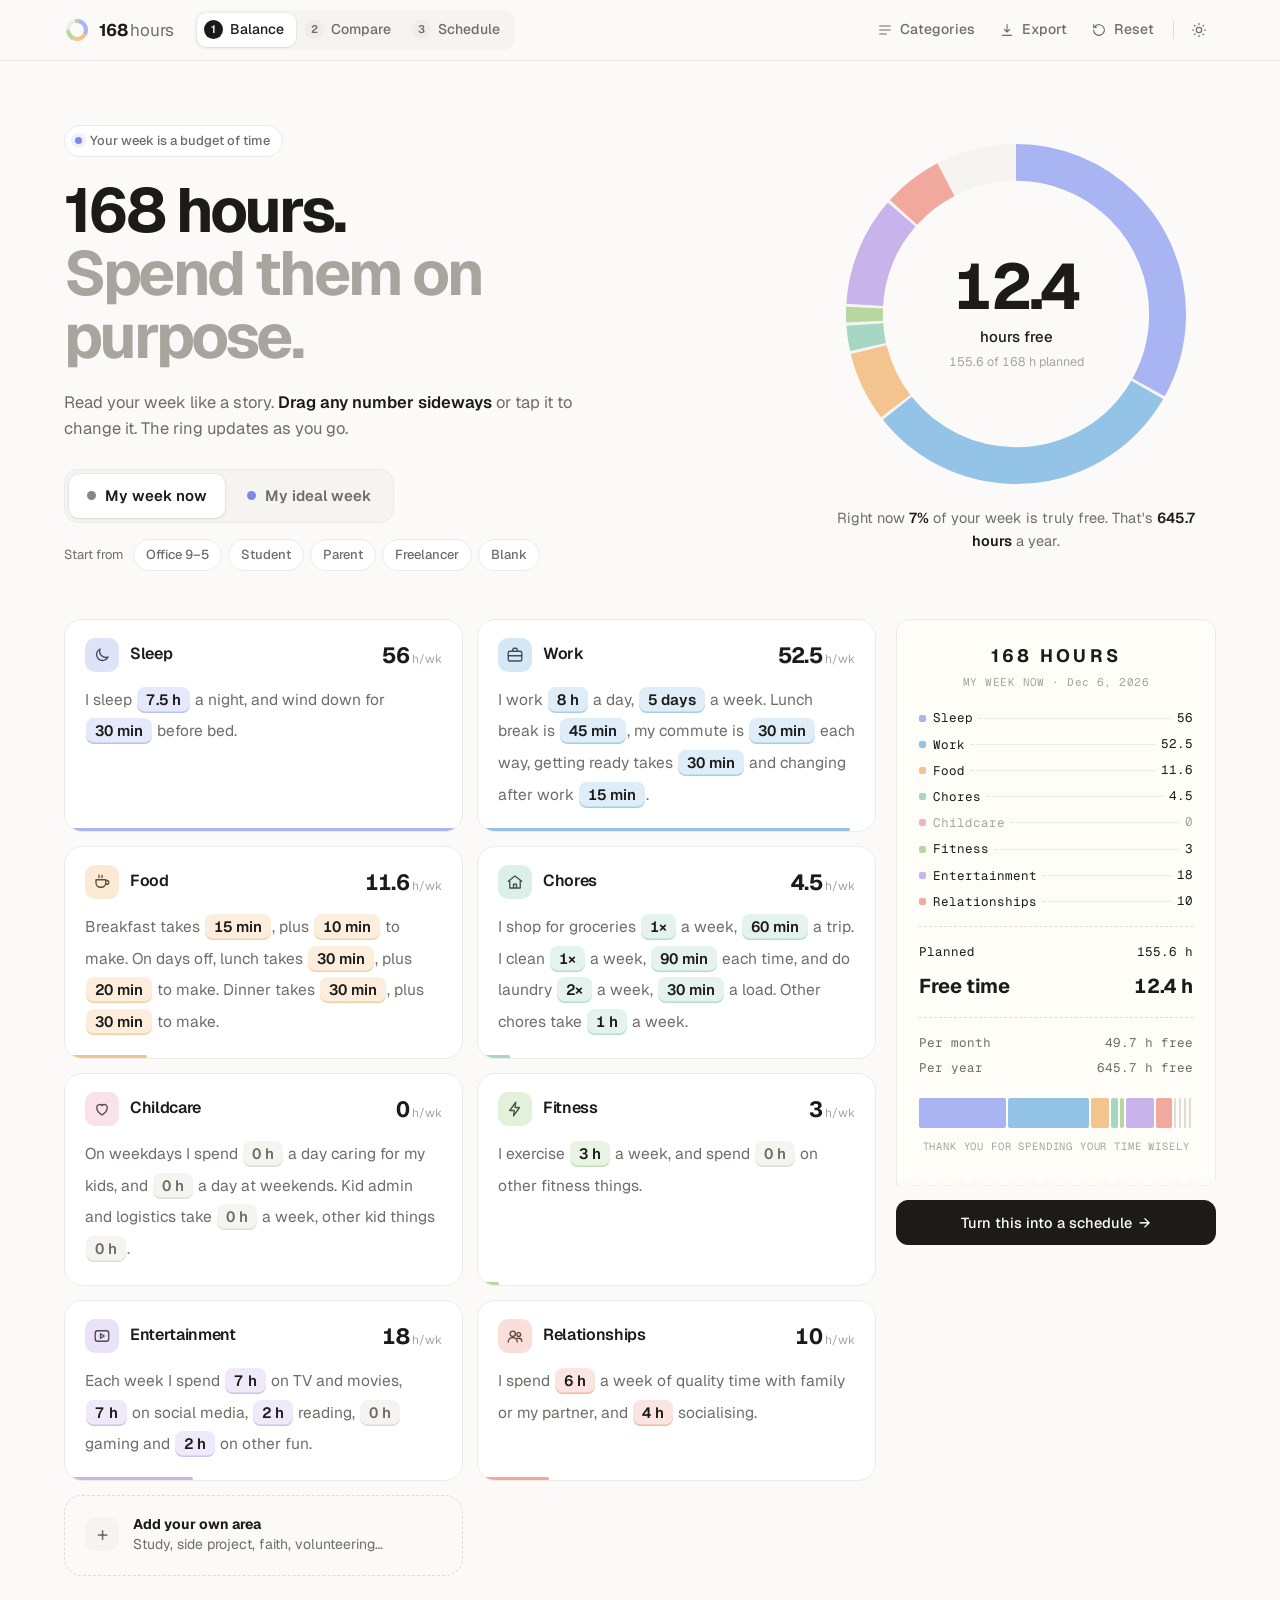
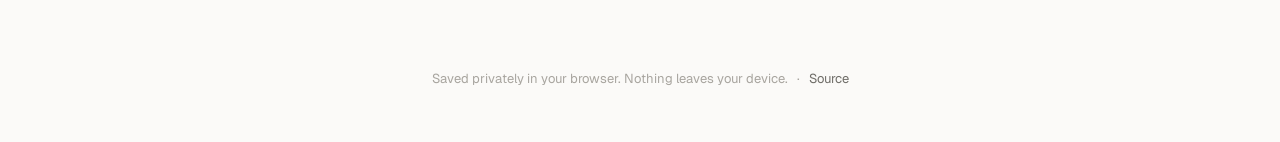
==== index.html @ 1adb8a43 "Fix stale-cache breakage and responsive overflow - Version-stamp CSS/JS URLs so browsers never pair " ====
<!doctype html>
<html lang="en">
<head>
  <meta charset="utf-8" />
  <meta name="viewport" content="width=device-width, initial-scale=1" />
  <title>168 Hours Planner</title>
  <meta name="description" content="168 hours a week. Balance them like a budget, compare your week with famous high-achievers, and turn it into a schedule in one tap." />
  <meta name="theme-color" content="#fbfaf8" media="(prefers-color-scheme: light)" />
  <meta name="theme-color" content="#121212" media="(prefers-color-scheme: dark)" />
  <link rel="icon" href="data:image/svg+xml,<svg xmlns='http://www.w3.org/2000/svg' viewBox='0 0 32 32'><rect width='32' height='32' rx='8' fill='%23222'/><circle cx='16' cy='16' r='8.5' fill='none' stroke='%23a9b4f2' stroke-width='3.4' stroke-dasharray='40 60' transform='rotate(-90 16 16)'/><circle cx='16' cy='16' r='8.5' fill='none' stroke='%23f4c48f' stroke-width='3.4' stroke-dasharray='0 40 13 60' transform='rotate(-90 16 16)'/></svg>" />
  <link rel="preconnect" href="https://fonts.googleapis.com" />
  <link rel="preconnect" href="https://fonts.gstatic.com" crossorigin />
  <link href="https://fonts.googleapis.com/css2?family=Geist:wght@400;500;600;700&family=Geist+Mono:wght@400;500&display=swap" rel="stylesheet" />
  <link rel="stylesheet" href="styles.css?v=4" />
  <script>
    try {
      var s = JSON.parse(localStorage.getItem('168h-planner:v1') || '{}');
      if (s.theme === 'light' || s.theme === 'dark') document.documentElement.dataset.theme = s.theme;
    } catch (e) {}
  </script>
</head>
<body>
  <header class="topbar">
    <div class="topbar-inner">
      <a class="brand" href="./" aria-label="168 Hours home">
        <svg class="brand-mark" viewBox="0 0 32 32" aria-hidden="true">
          <circle cx="16" cy="16" r="11" class="ring-bg" />
          <circle cx="16" cy="16" r="11" class="ring-a" pathLength="100" stroke-dasharray="34 66" />
          <circle cx="16" cy="16" r="11" class="ring-b" pathLength="100" stroke-dasharray="0 36 22 42" />
          <circle cx="16" cy="16" r="11" class="ring-c" pathLength="100" stroke-dasharray="0 60 12 28" />
        </svg>
        <span class="brand-text">168<span>hours</span></span>
      </a>

      <nav class="tabs" role="tablist" aria-label="Views">
        <button class="tab" role="tab" aria-controls="view-calc" data-view="calc"><span class="step">1</span>Balance</button>
        <button class="tab" role="tab" aria-controls="view-compare" data-view="compare"><span class="step">2</span>Compare</button>
        <button class="tab" role="tab" aria-controls="view-grid" data-view="grid"><span class="step">3</span>Schedule</button>
      </nav>

      <div class="actions">
        <button class="btn ghost" id="btn-categories" title="Categories">
          <svg viewBox="0 0 24 24" aria-hidden="true"><path d="M4 6h16M4 12h16M4 18h10"/></svg>
          <span class="lbl">Categories</span>
        </button>
        <div class="menu" id="menu-export">
          <button class="btn ghost" id="btn-export" aria-haspopup="true" aria-expanded="false" title="Export or import">
            <svg viewBox="0 0 24 24" aria-hidden="true"><path d="M12 4v11m0 0-4-4m4 4 4-4M5 20h14"/></svg>
            <span class="lbl">Export</span>
          </button>
          <div class="menu-pop" role="menu" hidden>
            <button role="menuitem" data-act="csv">Export as CSV</button>
            <button role="menuitem" data-act="json">Export as JSON</button>
            <hr />
            <button role="menuitem" data-act="import">Import JSON…</button>
          </div>
        </div>
        <button class="btn ghost" id="btn-reset" title="Reset">
          <svg viewBox="0 0 24 24" aria-hidden="true"><path d="M4 12a8 8 0 1 0 2.3-5.6M4 4v4h4"/></svg>
          <span class="lbl">Reset</span>
        </button>
        <span class="divider" aria-hidden="true"></span>
        <button class="btn icon" id="btn-theme" title="Toggle theme" aria-label="Toggle dark or light mode">
          <svg class="i-sun" viewBox="0 0 24 24" aria-hidden="true"><circle cx="12" cy="12" r="4"/><path d="M12 2v2m0 16v2M4.9 4.9l1.4 1.4m11.4 11.4 1.4 1.4M2 12h2m16 0h2M4.9 19.1l1.4-1.4M17.7 6.3l1.4-1.4"/></svg>
          <svg class="i-moon" viewBox="0 0 24 24" aria-hidden="true"><path d="M20 14.5A8 8 0 0 1 9.5 4a8 8 0 1 0 10.5 10.5Z"/></svg>
        </button>
        <input type="file" id="file-import" accept="application/json,.json" hidden />
      </div>
    </div>
  </header>

  <main>
    <!-- ============ 1 · BALANCE ============ -->
    <section id="view-calc" class="view" role="tabpanel">
      <div class="hero">
        <div class="intro">
          <p class="eyebrow"><span class="pulse"></span>Your week is a budget of time</p>
          <h1>168 hours.<br /><span class="soft">Spend them on purpose.</span></h1>
          <p class="lede">Read your week like a story. <b>Drag any number sideways</b> or tap it to change it. The ring updates as you go.</p>

          <div class="mode" role="radiogroup" aria-label="Which week are you editing?" id="mode-seg">
            <button data-mode="current" role="radio"><span class="m-dot"></span>My week now</button>
            <button data-mode="ideal" role="radio"><span class="m-dot"></span>My ideal week</button>
          </div>

          <div class="presets" id="presets">
            <span class="muted">Start from</span>
            <button type="button" data-preset="office">Office 9–5</button>
            <button type="button" data-preset="student">Student</button>
            <button type="button" data-preset="parent">Parent</button>
            <button type="button" data-preset="freelancer">Freelancer</button>
            <button type="button" data-preset="blank">Blank</button>
            <button type="button" id="copy-now" class="accent" hidden>Copy my week now</button>
          </div>
        </div>

        <figure class="ring-wrap">
          <div class="ring" id="ring" role="img"></div>
          <figcaption class="insight" id="insight"></figcaption>
        </figure>
      </div>

      <div class="board">
        <div class="cards" id="cards"></div>
        <aside class="side">
          <div class="receipt" id="receipt"></div>
          <button class="btn primary next" id="go-schedule" type="button">Turn this into a schedule <span aria-hidden="true">→</span></button>
        </aside>
      </div>
    </section>

    <!-- ============ 2 · COMPARE ============ -->
    <section id="view-compare" class="view" role="tabpanel" hidden>
      <div class="intro small">
        <p class="eyebrow"><span class="pulse"></span>You vs. the greats</p>
        <h1>How does your week <span class="soft">stack up?</span></h1>
        <p class="lede">Pick someone and put your week next to theirs, then see where you land on the leaderboard.</p>
      </div>

      <div class="people" id="people" role="radiogroup" aria-label="Choose a person to compare with"></div>

      <div class="vs-card card">
        <div class="vs-top">
          <div class="vs-side you">
            <div class="vs-ring" id="vs-ring-you"></div>
            <div class="vs-name">You</div>
            <div class="seg" id="vs-mode" role="radiogroup" aria-label="Your week">
              <button data-mode="current" role="radio">Now</button>
              <button data-mode="ideal" role="radio">Ideal</button>
            </div>
          </div>
          <div class="vs-badge">vs</div>
          <div class="vs-side them">
            <div class="vs-ring" id="vs-ring-them"></div>
            <div class="vs-name" id="vs-name"></div>
            <div class="vs-role" id="vs-role"></div>
          </div>
        </div>
        <ul class="facts" id="facts"></ul>
        <div class="fly" id="fly"></div>
        <p class="vs-note" id="vs-note"></p>
      </div>

      <div class="lb card">
        <div class="lb-head">
          <div>
            <h2>Leaderboard</h2>
            <p class="muted" id="lb-desc"></p>
          </div>
          <div class="lb-tabs" id="lb-tabs" role="tablist" aria-label="Leaderboard metric"></div>
        </div>
        <div class="lb-you" id="lb-you"></div>
        <ol class="lb-list" id="lb"></ol>
        <p class="fine">Famous people’s weeks are rough estimates based on what they’ve said in interviews and on public reports. They’re here for fun and inspiration, not as facts, and they don’t imply any endorsement.</p>
      </div>
    </section>

    <!-- ============ 3 · SCHEDULE ============ -->
    <section id="view-grid" class="view" role="tabpanel" hidden>
      <div class="intro small">
        <p class="eyebrow"><span class="pulse"></span>Hour by hour</p>
        <h1>Paint your week.</h1>
        <p class="lede">Auto-fill a schedule from your plan in one tap, then fine-tune it. Pick a category and click or drag. Drag over the same colour to erase it.</p>
      </div>

      <div class="grid-layout">
        <div class="card grid-card">
          <div class="grid-tools">
            <button class="btn primary" id="btn-autofill" type="button">
              <svg viewBox="0 0 24 24" aria-hidden="true"><path d="m12 3 1.8 4.6L18 9l-4.2 1.4L12 15l-1.8-4.6L6 9l4.2-1.4L12 3ZM19 15l.9 2.1L22 18l-2.1.9L19 21l-.9-2.1L16 18l2.1-.9L19 15Z"/></svg>
              <span id="autofill-label">Auto-fill</span>
            </button>
            <button class="btn ghost" id="btn-clear-grid" type="button">Clear</button>
          </div>
          <div class="palette" id="palette" role="radiogroup" aria-label="Brush"></div>
          <div class="week" id="week" aria-label="Weekly hour grid"></div>
          <div class="grid-foot">
            <span class="hint"><kbd>1</kbd>–<kbd>9</kbd> choose a category · <kbd>E</kbd> eraser · click a day or hour to fill it</span>
          </div>
        </div>

        <aside class="card grid-side">
          <div class="alloc" id="alloc"></div>
          <div class="target-switch" role="radiogroup" aria-label="Compare against">
            <span>Targets from</span>
            <div class="seg" id="target-seg">
              <button data-target="current" role="radio">Now</button>
              <button data-target="ideal" role="radio">Ideal</button>
            </div>
          </div>
          <ul class="tally" id="tally"></ul>
        </aside>
      </div>
    </section>
  </main>

  <footer class="site-foot">
    <p>Saved privately in your browser. Nothing leaves your device. <span class="sep">·</span> <a href="https://github.com/AbdullahHAK/168-Hour-Weekly-Planner">Source</a></p>
  </footer>

  <!-- Floating free-hours pill -->
  <button class="pill" id="pill" type="button" aria-label="Hours free — scroll to the ring"></button>

  <!-- Number editor popover -->
  <div class="pop" id="pop" role="dialog" aria-label="Edit value" hidden></div>

  <!-- Categories dialog -->
  <dialog id="dlg-categories" class="dlg">
    <form method="dialog" class="dlg-body">
      <header class="dlg-head">
        <h2>Categories</h2>
        <button class="btn icon" value="close" aria-label="Close"><svg viewBox="0 0 24 24" aria-hidden="true"><path d="M6 6l12 12M18 6 6 18"/></svg></button>
      </header>
      <p class="muted">Rename or recolour any area, or add your own. Areas you add get their own card with an “hours a week” number.</p>
      <ul class="cat-list" id="cat-list"></ul>
      <div class="dlg-actions">
        <button type="button" class="btn" id="btn-add-cat">Add category</button>
        <button class="btn primary" value="close">Done</button>
      </div>
    </form>
  </dialog>

  <!-- Reset dialog -->
  <dialog id="dlg-reset" class="dlg">
    <form method="dialog" class="dlg-body">
      <header class="dlg-head">
        <h2>Reset</h2>
        <button class="btn icon" value="cancel" aria-label="Close"><svg viewBox="0 0 24 24" aria-hidden="true"><path d="M6 6l12 12M18 6 6 18"/></svg></button>
      </header>
      <p class="muted">Choose what to reset. This can’t be undone, so export a JSON backup first if you want to keep your plan.</p>
      <label class="check"><input type="checkbox" id="rs-current" checked /> My week now</label>
      <label class="check"><input type="checkbox" id="rs-ideal" checked /> My ideal week</label>
      <label class="check"><input type="checkbox" id="rs-grid" checked /> Schedule</label>
      <div class="dlg-actions">
        <button class="btn" value="example" title="Fill the selected weeks with example answers">Load example</button>
        <button class="btn danger" value="blank">Reset to blank</button>
      </div>
    </form>
  </dialog>

  <div class="toast" id="toast" role="status" aria-live="polite"></div>

  <script src="people.js?v=4"></script>
  <script src="app.js?v=4"></script>
</body>
</html>
---- styles.css ----
/* ==========================================================
   168 Hours — styles
   Clean, minimal, soft. Warm neutrals, pastel categories,
   one periwinkle accent for the ideal week.
   ========================================================== */

:root {
  --bg: #fbfaf8;
  --surface: #ffffff;
  --surface-2: #f5f4f1;
  --surface-3: #efede9;
  --border: #ecebe7;
  --border-strong: #dfddd7;
  --text: #1c1b1a;
  --muted: #6f6d68;
  --faint: #a8a59f;
  --cur: #8a8780;
  --cur-ink: #57554f;
  --ide: #7f87e8;
  --ide-ink: #5259c4;
  --ide-soft: #eff0fd;
  --danger: #c4564c;
  --good: #4f8f63;
  --gold: #e3b94f;
  --silver: #b7bcc6;
  --bronze: #d49a6a;
  --primary: #1c1b1a;
  --primary-text: #ffffff;
  --cell-empty: #f4f3f0;
  --cell-ink: rgba(28, 27, 26, 0.72);
  --ring: rgba(127, 135, 232, 0.28);
  --paper: #fffdf8;
  --shadow-soft: 0 1px 2px rgba(28, 27, 26, 0.04), 0 8px 24px rgba(28, 27, 26, 0.05);
  --shadow-pop: 0 18px 50px rgba(28, 27, 26, 0.14), 0 2px 6px rgba(28, 27, 26, 0.05);
  --radius: 18px;
  --radius-sm: 10px;
  --font: "Geist", "Inter", ui-sans-serif, system-ui, -apple-system, "Segoe UI", Roboto, sans-serif;
  --mono: "Geist Mono", ui-monospace, "SFMono-Regular", Menlo, Consolas, monospace;
  color-scheme: light;
}

@media (prefers-color-scheme: dark) {
  :root:not([data-theme="light"]) {
    --bg: #121212; --surface: #181818; --surface-2: #1f1f1f; --surface-3: #262626;
    --border: #252525; --border-strong: #333333;
    --text: #ededec; --muted: #9b9994; --faint: #67655f;
    --cur: #8f8d87; --cur-ink: #c9c7c1;
    --ide: #9ea5f2; --ide-ink: #b1b7f7; --ide-soft: rgba(158, 165, 242, 0.1);
    --danger: #ec8a80; --good: #8cc59c;
    --primary: #ededec; --primary-text: #121212;
    --cell-empty: #1e1e1e; --cell-ink: rgba(18, 18, 18, 0.78);
    --ring: rgba(158, 165, 242, 0.3);
    --paper: #1b1a18;
    --shadow-soft: 0 1px 2px rgba(0, 0, 0, 0.3), 0 8px 24px rgba(0, 0, 0, 0.2);
    --shadow-pop: 0 18px 50px rgba(0, 0, 0, 0.55);
    color-scheme: dark;
  }
}
:root[data-theme="dark"] {
  --bg: #121212; --surface: #181818; --surface-2: #1f1f1f; --surface-3: #262626;
  --border: #252525; --border-strong: #333333;
  --text: #ededec; --muted: #9b9994; --faint: #67655f;
  --cur: #8f8d87; --cur-ink: #c9c7c1;
  --ide: #9ea5f2; --ide-ink: #b1b7f7; --ide-soft: rgba(158, 165, 242, 0.1);
  --danger: #ec8a80; --good: #8cc59c;
  --primary: #ededec; --primary-text: #121212;
  --cell-empty: #1e1e1e; --cell-ink: rgba(18, 18, 18, 0.78);
  --ring: rgba(158, 165, 242, 0.3);
  --paper: #1b1a18;
  --shadow-soft: 0 1px 2px rgba(0, 0, 0, 0.3), 0 8px 24px rgba(0, 0, 0, 0.2);
  --shadow-pop: 0 18px 50px rgba(0, 0, 0, 0.55);
  color-scheme: dark;
}

*, *::before, *::after { box-sizing: border-box; }
html { -webkit-text-size-adjust: 100%; }
body {
  margin: 0;
  background: var(--bg);
  color: var(--text);
  font: 400 15px/1.55 var(--font);
  -webkit-font-smoothing: antialiased;
  -moz-osx-font-smoothing: grayscale;
}
body.is-scrubbing, body.is-scrubbing * { cursor: ew-resize !important; user-select: none; }
h1, h2, h3 { margin: 0; font-weight: 600; letter-spacing: -0.02em; }
a { color: inherit; }
button, input { font: inherit; color: inherit; }
.muted { color: var(--muted); }
.neg { color: var(--danger) !important; }
::selection { background: var(--ring); }
:focus-visible { outline: 2px solid var(--ide); outline-offset: 2px; border-radius: 6px; }

/* ---------- Top bar ---------- */
.topbar {
  position: sticky; top: 0; z-index: 20;
  background: color-mix(in srgb, var(--bg) 80%, transparent);
  backdrop-filter: saturate(1.6) blur(14px);
  -webkit-backdrop-filter: saturate(1.6) blur(14px);
  border-bottom: 1px solid var(--border);
}
.topbar-inner { max-width: 1200px; margin: 0 auto; padding: 10px 24px; display: flex; align-items: center; gap: 20px; }
.brand { display: flex; align-items: center; gap: 9px; text-decoration: none; }
.brand-mark { width: 26px; height: 26px; transform: rotate(-90deg); }
.brand-mark circle { fill: none; stroke-width: 5; stroke-linecap: round; }
.brand-mark .ring-bg { stroke: var(--surface-3); }
.brand-mark .ring-a { stroke: #a9b4f2; }
.brand-mark .ring-b { stroke: #f4c48f; }
.brand-mark .ring-c { stroke: #b6d89e; }
.brand-text { font-size: 17px; font-weight: 700; letter-spacing: -0.03em; }
.brand-text span { font-weight: 400; color: var(--muted); margin-left: 3px; letter-spacing: -0.01em; }

.tabs { display: flex; gap: 2px; padding: 3px; background: var(--surface-2); border-radius: 12px; }
.tab {
  display: inline-flex; align-items: center; gap: 7px;
  border: 0; background: none; padding: 6px 12px 6px 7px; border-radius: 9px;
  font-size: 14px; font-weight: 500; color: var(--muted); cursor: pointer; white-space: nowrap;
  transition: color 0.15s, background 0.15s, box-shadow 0.15s;
}
.tab .step {
  width: 19px; height: 19px; border-radius: 50%; display: grid; place-items: center;
  font-size: 11px; font-weight: 600; background: var(--surface-3); color: var(--muted);
}
.tab:hover { color: var(--text); }
.tab[aria-selected="true"] { color: var(--text); background: var(--surface); box-shadow: 0 1px 2px rgba(0, 0, 0, 0.06), 0 0 0 1px var(--border); }
.tab[aria-selected="true"] .step { background: var(--text); color: var(--bg); }

.actions { margin-left: auto; display: flex; align-items: center; gap: 2px; }
.divider { width: 1px; height: 18px; background: var(--border-strong); margin: 0 6px; }

/* ---------- Buttons ---------- */
.btn {
  display: inline-flex; align-items: center; justify-content: center; gap: 7px;
  border: 1px solid var(--border-strong); background: var(--surface);
  padding: 8px 14px; border-radius: var(--radius-sm);
  font-size: 14px; font-weight: 500; cursor: pointer; line-height: 1.2;
  transition: background 0.15s, border-color 0.15s, color 0.15s, opacity 0.15s, transform 0.1s;
}
.btn:hover { background: var(--surface-2); }
.btn:active { transform: scale(0.98); }
.btn svg { width: 16px; height: 16px; fill: none; stroke: currentColor; stroke-width: 1.7; stroke-linecap: round; stroke-linejoin: round; flex: none; }
.btn.ghost { border-color: transparent; background: none; color: var(--muted); padding: 7px 10px; }
.btn.ghost:hover { background: var(--surface-2); color: var(--text); }
.btn.icon { border-color: transparent; background: none; padding: 8px; color: var(--muted); }
.btn.icon:hover { background: var(--surface-2); color: var(--text); }
.btn.primary { background: var(--primary); color: var(--primary-text); border-color: var(--primary); }
.btn.primary:hover { opacity: 0.88; }
.btn.danger { background: var(--danger); border-color: var(--danger); color: #fff; }
.btn.small { padding: 6px 10px; font-size: 13px; }

.i-moon { display: none; }
:root[data-theme="dark"] .i-sun { display: none; }
:root[data-theme="dark"] .i-moon { display: block; }
@media (prefers-color-scheme: dark) {
  :root:not([data-theme="light"]) .i-sun { display: none; }
  :root:not([data-theme="light"]) .i-moon { display: block; }
}

.menu { position: relative; }
.menu-pop {
  position: absolute; right: 0; top: calc(100% + 8px); min-width: 200px;
  background: var(--surface); border: 1px solid var(--border); border-radius: 12px;
  box-shadow: var(--shadow-pop); padding: 5px; z-index: 30;
}
.menu-pop button { display: block; width: 100%; text-align: left; border: 0; background: none; padding: 8px 10px; border-radius: 7px; font-size: 14px; cursor: pointer; }
.menu-pop button:hover { background: var(--surface-2); }
.menu-pop hr { border: 0; border-top: 1px solid var(--border); margin: 5px 2px; }

.seg { display: inline-flex; padding: 3px; background: var(--surface-2); border-radius: 9px; gap: 2px; }
.seg button { border: 0; background: none; padding: 4px 11px; border-radius: 7px; font-size: 13px; font-weight: 500; cursor: pointer; color: var(--muted); transition: background 0.15s, color 0.15s; }
.seg button:hover { color: var(--text); }
.seg button[aria-checked="true"] { background: var(--surface); color: var(--text); box-shadow: 0 1px 2px rgba(0, 0, 0, 0.08), 0 0 0 1px var(--border); }

.card { background: var(--surface); border: 1px solid var(--border); border-radius: var(--radius); }

/* ---------- Layout ---------- */
main { max-width: 1200px; margin: 0 auto; padding: 0 24px 72px; }
.view { animation: fade 0.35s ease both; }
@keyframes fade { from { opacity: 0; transform: translateY(6px); } }

.hero { display: grid; grid-template-columns: minmax(0, 1fr) minmax(0, 400px); gap: 56px; align-items: center; padding: 64px 0 48px; }
.intro { max-width: 620px; }
.intro.small { padding: 56px 0 28px; }
.eyebrow {
  display: inline-flex; align-items: center; gap: 8px; margin: 0 0 22px;
  padding: 5px 12px 5px 10px; border: 1px solid var(--border); background: var(--surface);
  border-radius: 999px; font-size: 13px; font-weight: 500; color: var(--muted);
}
.pulse { width: 7px; height: 7px; border-radius: 50%; background: var(--ide); box-shadow: 0 0 0 4px var(--ide-soft); animation: pulse 2.4s ease-in-out infinite; }
@keyframes pulse { 50% { box-shadow: 0 0 0 7px transparent; } }
.intro h1 { font-size: clamp(40px, 5.2vw, 62px); line-height: 1.02; font-weight: 700; letter-spacing: -0.045em; }
.intro.small h1 { font-size: clamp(34px, 4.4vw, 48px); }
.intro h1 .soft { color: var(--faint); }
.lede { color: var(--muted); margin: 20px 0 0; font-size: 16.5px; line-height: 1.6; max-width: 540px; }
.lede b { color: var(--text); font-weight: 600; }

/* Mode switch (Now / Ideal) */
.mode {
  display: inline-flex; margin-top: 28px; padding: 4px; gap: 4px;
  background: var(--surface-2); border-radius: 14px; border: 1px solid var(--border);
}
.mode button {
  display: inline-flex; align-items: center; gap: 9px;
  border: 0; background: none; cursor: pointer;
  padding: 10px 18px; border-radius: 10px;
  font-size: 15px; font-weight: 600; color: var(--muted);
  transition: background 0.2s, color 0.2s, box-shadow 0.2s;
}
.mode .m-dot { width: 9px; height: 9px; border-radius: 50%; background: var(--cur); }
.mode [data-mode="ideal"] .m-dot { background: var(--ide); }
.mode button[aria-checked="true"] { background: var(--surface); color: var(--text); box-shadow: 0 1px 3px rgba(0, 0, 0, 0.08), 0 0 0 1px var(--border); }
body[data-mode="ideal"] .mode [data-mode="ideal"][aria-checked="true"] { color: var(--ide-ink); }

/* Presets */
.presets { display: flex; flex-wrap: wrap; align-items: center; gap: 6px; margin-top: 16px; font-size: 13px; }
.presets .muted { margin-right: 4px; }
.presets button {
  border: 1px solid var(--border); background: var(--surface); border-radius: 999px;
  padding: 5px 12px; font-size: 13px; font-weight: 500; cursor: pointer; color: var(--muted);
  transition: border-color 0.15s, color 0.15s, background 0.15s;
}
.presets button:hover { color: var(--text); border-color: var(--border-strong); }
.presets button.accent { color: var(--ide-ink); background: var(--ide-soft); border-color: transparent; }

/* Ring */
.ring-wrap { margin: 0; display: flex; flex-direction: column; align-items: center; gap: 22px; }
.ring { position: relative; width: min(340px, 80vw); aspect-ratio: 1; }
.ring-svg { width: 100%; height: 100%; display: block; overflow: visible; }
.ring-track { stroke: var(--surface-2); }
.seg-arc { stroke-linecap: butt; transition: stroke-dasharray 0.45s cubic-bezier(0.2, 0.8, 0.2, 1), stroke-dashoffset 0.45s cubic-bezier(0.2, 0.8, 0.2, 1); }
.ring-svg.over .ring-track { stroke: color-mix(in srgb, var(--danger) 25%, var(--surface-2)); }
.ring-center { position: absolute; inset: 0; display: grid; place-content: center; text-align: center; pointer-events: none; }
.ring-num { font-size: 64px; font-weight: 700; letter-spacing: -0.05em; line-height: 1; font-variant-numeric: tabular-nums; }
.ring-lbl { font-size: 15px; font-weight: 500; margin-top: 6px; }
.ring-sub { font-size: 12.5px; color: var(--faint); margin-top: 4px; font-variant-numeric: tabular-nums; }
.insight { font-size: 14.5px; line-height: 1.6; color: var(--muted); text-align: center; max-width: 380px; }
.insight b { color: var(--text); font-weight: 600; }
.chip-inline {
  display: inline-block; padding: 0 8px; border-radius: 6px; font-weight: 500; color: var(--text);
  background: color-mix(in srgb, var(--c) 35%, transparent); white-space: nowrap;
}

/* ---------- Board ---------- */
.board { display: grid; grid-template-columns: minmax(0, 1fr) 320px; gap: 20px; align-items: start; }
.cards { display: grid; grid-template-columns: repeat(2, minmax(0, 1fr)); gap: 14px; }

.story {
  position: relative; background: var(--surface); border: 1px solid var(--border); border-radius: var(--radius);
  padding: 18px 20px 20px; overflow: hidden;
  transition: border-color 0.2s, box-shadow 0.2s, transform 0.2s;
}
.story:hover { box-shadow: var(--shadow-soft); }
.story:focus-within { border-color: color-mix(in srgb, var(--c) 70%, var(--border)); }
.story-head { display: flex; align-items: center; gap: 11px; margin-bottom: 12px; }
.story-icon {
  width: 34px; height: 34px; border-radius: 10px; display: grid; place-items: center; flex: none;
  background: color-mix(in srgb, var(--c) 38%, var(--surface));
  color: color-mix(in srgb, var(--c) 30%, var(--text));
}
.story-icon svg { width: 18px; height: 18px; fill: none; stroke: currentColor; stroke-width: 1.8; stroke-linecap: round; stroke-linejoin: round; }
.story-head h3 { font-size: 16px; flex: 1; min-width: 0; overflow: hidden; text-overflow: ellipsis; white-space: nowrap; }
.story-total { text-align: right; line-height: 1.1; }
.t-num { display: block; font-size: 22px; font-weight: 700; letter-spacing: -0.03em; font-variant-numeric: tabular-nums; }
.t-num small { font-size: 12px; font-weight: 400; color: var(--faint); letter-spacing: 0; }
.t-delta { display: block; font-size: 11.5px; color: var(--ide-ink); margin-top: 2px; min-height: 0; }
.t-delta:empty { display: none; }
.story-text { margin: 0; font-size: 15.5px; line-height: 2.05; color: var(--muted); text-wrap: pretty; }
.story-bar { position: absolute; left: 0; right: 0; bottom: 0; height: 3px; background: transparent; }
.story-bar span { display: block; height: 100%; background: var(--c); border-radius: 0 3px 3px 0; transition: width 0.4s cubic-bezier(0.2, 0.8, 0.2, 1); }

/* Draggable numbers */
.num {
  display: inline-block; position: relative;
  border: 0; margin: 0 1px; padding: 1px 9px;
  border-radius: 8px; font-weight: 600; font-size: 15px; line-height: 1.6;
  color: var(--text); background: color-mix(in srgb, var(--c) 30%, var(--surface));
  box-shadow: inset 0 -1.5px 0 color-mix(in srgb, var(--c) 75%, transparent);
  cursor: ew-resize; touch-action: pan-y; user-select: none; -webkit-user-select: none;
  font-variant-numeric: tabular-nums; white-space: nowrap;
  transition: background 0.15s, box-shadow 0.15s, transform 0.12s;
}
.num:hover { background: color-mix(in srgb, var(--c) 48%, var(--surface)); }
.num.zero { color: var(--muted); background: var(--surface-2); box-shadow: inset 0 -1.5px 0 var(--border-strong); }
.num.scrubbing, .num.editing { background: color-mix(in srgb, var(--c) 60%, var(--surface)); transform: scale(1.06); box-shadow: 0 0 0 3px color-mix(in srgb, var(--c) 35%, transparent); }
.num.changed::after {
  content: ""; position: absolute; top: -3px; right: -3px; width: 8px; height: 8px; border-radius: 50%;
  background: var(--ide); box-shadow: 0 0 0 2px var(--surface);
}

.story.add {
  display: flex; align-items: center; gap: 14px; text-align: left; cursor: pointer;
  border: 1.5px dashed var(--border-strong); background: transparent; color: var(--text); font-size: 14px; line-height: 1.45;
}
.story.add:hover { border-color: var(--ide); background: var(--ide-soft); }
.add-plus { width: 34px; height: 34px; border-radius: 10px; display: grid; place-items: center; background: var(--surface-2); font-size: 20px; color: var(--muted); flex: none; }

/* ---------- Receipt ---------- */
.side { position: sticky; top: 80px; display: grid; gap: 14px; }
.receipt {
  position: relative; background: var(--paper); border: 1px solid var(--border);
  border-radius: 14px 14px 0 0; padding: 22px 22px 26px;
  font-family: var(--mono); font-size: 12.5px; color: var(--text);
  box-shadow: var(--shadow-soft);
  -webkit-mask: radial-gradient(circle 7px at 50% 100%, transparent 6.5px, #000 7px) 0 100% / 18px 100% repeat-x;
  mask: radial-gradient(circle 7px at 50% 100%, transparent 6.5px, #000 7px) 0 100% / 18px 100% repeat-x;
  padding-bottom: 30px;
}
.r-top { text-align: center; margin-bottom: 14px; }
.r-brand { font-family: var(--font); font-weight: 700; font-size: 18px; letter-spacing: 0.18em; }
.r-meta { color: var(--faint); font-size: 11px; margin-top: 4px; letter-spacing: 0.04em; }
.r-lines { list-style: none; margin: 0; padding: 0; }
.r-lines li { display: flex; align-items: baseline; gap: 6px; padding: 3px 0; }
.r-lines li.z { color: var(--faint); }
.r-name { display: inline-flex; align-items: center; gap: 7px; white-space: nowrap; }
.r-name i { width: 7px; height: 7px; border-radius: 2px; flex: none; }
.r-dots { flex: 1; border-bottom: 1.5px dotted var(--border-strong); transform: translateY(-3px); }
.r-val { font-variant-numeric: tabular-nums; }
.r-rule { border-top: 1.5px dashed var(--border-strong); margin: 12px 0; }
.r-row { display: flex; justify-content: space-between; gap: 10px; padding: 3px 0; font-variant-numeric: tabular-nums; }
.r-row.big { font-family: var(--font); font-size: 20px; font-weight: 700; letter-spacing: -0.02em; padding-top: 6px; }
.r-row.small { color: var(--muted); }
.r-row.accent { color: var(--ide-ink); }
.r-code { display: flex; gap: 2px; height: 30px; margin: 18px 0 10px; }
.r-code span { border-radius: 2px; }
.r-code span.free { background: repeating-linear-gradient(90deg, var(--border-strong) 0 2px, transparent 2px 5px); }
.r-thanks { text-align: center; color: var(--faint); font-size: 10.5px; letter-spacing: 0.08em; text-transform: uppercase; }
.next { width: 100%; padding: 13px 16px; font-size: 14.5px; border-radius: 12px; }

/* ---------- Floating pill ---------- */
.pill {
  position: fixed; left: 50%; bottom: 22px; z-index: 25;
  display: inline-flex; align-items: center; gap: 10px;
  padding: 6px 8px 6px 6px; border-radius: 999px;
  background: color-mix(in srgb, var(--surface) 88%, transparent);
  backdrop-filter: blur(14px); -webkit-backdrop-filter: blur(14px);
  border: 1px solid var(--border); box-shadow: var(--shadow-pop);
  font-size: 14px; cursor: pointer;
  transform: translate(-50%, 140%); opacity: 0; pointer-events: none;
  transition: transform 0.35s cubic-bezier(0.2, 0.8, 0.2, 1), opacity 0.25s;
}
.pill .ring-svg { width: 30px; height: 30px; }
.pill strong { font-variant-numeric: tabular-nums; }
.pill-mode { font-size: 12px; font-weight: 500; padding: 3px 9px; border-radius: 999px; background: var(--surface-2); color: var(--muted); }
body[data-mode="ideal"] .pill-mode { background: var(--ide-soft); color: var(--ide-ink); }
body.ring-away[data-view="calc"] .pill { transform: translate(-50%, 0); opacity: 1; pointer-events: auto; }

/* ---------- Popover editor ---------- */
.pop {
  position: absolute; z-index: 40; width: 300px;
  background: var(--surface); border: 1px solid var(--border); border-radius: 16px;
  box-shadow: var(--shadow-pop); padding: 16px;
  animation: popin 0.18s cubic-bezier(0.2, 0.8, 0.2, 1);
}
@keyframes popin { from { opacity: 0; transform: translateY(-4px) scale(0.98); } }
.pop-q { font-size: 13px; color: var(--muted); line-height: 1.45; margin-bottom: 12px; }
.pop-val { display: grid; grid-template-columns: 40px 1fr 40px; gap: 8px; align-items: center; }
.pop-step {
  height: 40px; border-radius: 11px; border: 1px solid var(--border-strong); background: var(--surface);
  font-size: 20px; line-height: 1; cursor: pointer; color: var(--text);
}
.pop-step:hover { background: var(--surface-2); }
.pop-input { display: flex; align-items: baseline; justify-content: center; gap: 6px; background: var(--surface-2); border-radius: 11px; height: 40px; padding: 0 10px; }
.pop-input input {
  width: 80px; border: 0; background: none; outline: none; text-align: right;
  font-size: 22px; font-weight: 700; letter-spacing: -0.02em; font-variant-numeric: tabular-nums;
  -moz-appearance: textfield; appearance: textfield; padding-top: 4px;
}
.pop-input input::-webkit-outer-spin-button, .pop-input input::-webkit-inner-spin-button { -webkit-appearance: none; margin: 0; }
.pop-input span { font-size: 13px; color: var(--muted); }
.pop-range {
  -webkit-appearance: none; appearance: none; width: 100%; height: 26px; margin: 12px 0 8px; background: none; cursor: pointer;
}
.pop-range::-webkit-slider-runnable-track { height: 6px; border-radius: 99px; background: linear-gradient(90deg, var(--c) var(--p, 0%), var(--surface-3) var(--p, 0%)); }
.pop-range::-moz-range-track { height: 6px; border-radius: 99px; background: linear-gradient(90deg, var(--c) var(--p, 0%), var(--surface-3) var(--p, 0%)); }
.pop-range::-webkit-slider-thumb { -webkit-appearance: none; width: 22px; height: 22px; margin-top: -8px; border-radius: 50%; background: var(--surface); border: 2px solid var(--text); box-shadow: 0 2px 6px rgba(0, 0, 0, 0.15); }
.pop-range::-moz-range-thumb { width: 18px; height: 18px; border-radius: 50%; background: var(--surface); border: 2px solid var(--text); }
.pop-quick { display: flex; flex-wrap: wrap; gap: 5px; }
.pop-quick button { flex: 1 0 auto; border: 1px solid var(--border); background: var(--surface); border-radius: 8px; padding: 5px 6px; font-size: 12.5px; cursor: pointer; color: var(--muted); font-variant-numeric: tabular-nums; }
.pop-quick button:hover { color: var(--text); border-color: var(--border-strong); }
.pop-foot { display: flex; justify-content: space-between; align-items: center; gap: 8px; margin-top: 14px; font-size: 12.5px; }
.pop.sheet {
  position: fixed; left: 0 !important; right: 0; bottom: 0; top: auto !important; width: auto;
  border-radius: 20px 20px 0 0; padding: 20px 18px calc(20px + env(safe-area-inset-bottom));
  animation: sheetin 0.25s cubic-bezier(0.2, 0.8, 0.2, 1);
}
@keyframes sheetin { from { transform: translateY(100%); } }

/* ---------- Compare ---------- */
.people { display: flex; gap: 6px; overflow-x: auto; padding: 4px 2px 14px; margin-bottom: 8px; scrollbar-width: thin; }
.person {
  display: flex; flex-direction: column; align-items: center; gap: 8px; flex: none; width: 84px;
  border: 0; background: none; cursor: pointer; padding: 8px 2px; border-radius: 14px; color: var(--muted);
  transition: background 0.15s, color 0.15s;
}
.person:hover { background: var(--surface-2); color: var(--text); }
.person .av { width: 60px; height: 60px; font-size: 18px; transition: box-shadow 0.2s, transform 0.2s; }
.person[aria-checked="true"] { color: var(--text); }
.person[aria-checked="true"] .av { box-shadow: 0 0 0 3px var(--bg), 0 0 0 5px var(--text); transform: scale(1.04); }
.p-name { font-size: 13px; font-weight: 500; white-space: nowrap; }

.av {
  display: inline-grid; place-items: center; flex: none; overflow: hidden;
  width: 40px; height: 40px; border-radius: 50%; font-size: 14px; font-weight: 700; letter-spacing: -0.02em;
  background: radial-gradient(120% 120% at 30% 20%, color-mix(in srgb, var(--c) 55%, #fff), var(--c));
  color: rgba(28, 27, 26, 0.75);
}
.av img { width: 100%; height: 100%; object-fit: cover; }
.av.you { background: var(--text); color: var(--bg); font-size: 12px; }

.vs-card { padding: 28px 24px 22px; margin-bottom: 18px; }
.vs-top { display: grid; grid-template-columns: 1fr auto 1fr; align-items: center; gap: 10px; }
.vs-side { display: flex; flex-direction: column; align-items: center; gap: 8px; text-align: center; }
.vs-ring { position: relative; width: 170px; aspect-ratio: 1; }
.vs-center { position: absolute; inset: 0; display: grid; place-content: center; text-align: center; }
.vs-center b { font-size: 30px; font-weight: 700; letter-spacing: -0.04em; line-height: 1; font-variant-numeric: tabular-nums; }
.vs-center span { font-size: 12px; color: var(--muted); margin-top: 3px; }
.vs-ring .av.mini { position: absolute; right: 2px; bottom: 6px; width: 40px; height: 40px; font-size: 13px; box-shadow: 0 0 0 3px var(--surface); }
.vs-ring .av.you.mini { font-size: 11px; }
.vs-name { font-size: 18px; font-weight: 700; letter-spacing: -0.02em; margin-top: 4px; }
.vs-role { font-size: 13px; color: var(--muted); min-height: 1.4em; }
.vs-badge {
  width: 44px; height: 44px; border-radius: 50%; display: grid; place-items: center;
  font-weight: 700; font-size: 13px; letter-spacing: 0.04em; color: var(--muted);
  border: 1px solid var(--border); background: var(--surface-2);
}
.facts { list-style: none; margin: 26px auto 8px; padding: 0; display: grid; gap: 8px; max-width: 620px; }
.facts li { display: flex; align-items: center; gap: 12px; padding: 11px 16px; border-radius: 12px; background: var(--surface-2); font-size: 14.5px; color: var(--muted); }
.facts li::before { content: ""; width: 10px; height: 10px; border-radius: 3px; background: var(--c); flex: none; }
.facts b { color: var(--text); font-weight: 600; }

.fly { max-width: 720px; margin: 24px auto 0; display: grid; gap: 7px; }
.fly-row { display: grid; grid-template-columns: 1fr 112px 1fr; align-items: center; gap: 10px; }
.fly-head { font-size: 12px; font-weight: 600; color: var(--faint); text-transform: uppercase; letter-spacing: 0.06em; }
.fly-head span:first-child { text-align: right; }
.fly-bar { display: flex; align-items: center; gap: 8px; height: 22px; }
.fly-bar.l { justify-content: flex-end; }
.fly-bar i { display: block; height: 100%; border-radius: 6px; background: var(--c); min-width: 2px; transition: width 0.45s cubic-bezier(0.2, 0.8, 0.2, 1); }
.fly-bar .v { font-size: 12.5px; color: var(--muted); font-variant-numeric: tabular-nums; min-width: 30px; }
.fly-bar.l .v { text-align: right; }
.fly-label { text-align: center; font-size: 13px; font-weight: 500; }
.vs-note { text-align: center; font-size: 13px; color: var(--faint); margin: 22px auto 0; max-width: 560px; font-style: italic; }
.credit { font-style: normal; }

.lb { padding: 22px 24px 18px; }
.lb-head { display: flex; justify-content: space-between; align-items: flex-start; gap: 16px; flex-wrap: wrap; margin-bottom: 16px; }
.lb-head h2 { font-size: 22px; letter-spacing: -0.03em; }
.lb-head p { margin: 4px 0 0; font-size: 13px; max-width: 420px; }
.lb-tabs { display: flex; flex-wrap: wrap; gap: 4px; padding: 3px; background: var(--surface-2); border-radius: 11px; }
.lb-tabs button { border: 0; background: none; padding: 6px 12px; border-radius: 8px; font-size: 13px; font-weight: 500; cursor: pointer; color: var(--muted); }
.lb-tabs button:hover { color: var(--text); }
.lb-tabs button[aria-selected="true"] { background: var(--surface); color: var(--text); box-shadow: 0 1px 2px rgba(0, 0, 0, 0.08), 0 0 0 1px var(--border); }
.lb-you { display: flex; align-items: center; gap: 14px; padding: 14px 16px; border-radius: 14px; background: var(--ide-soft); color: var(--text); font-size: 14.5px; margin-bottom: 10px; }
.lb-rank { font-size: 26px; font-weight: 700; letter-spacing: -0.04em; min-width: 48px; text-align: center; color: var(--ide-ink); }
.lb-rank.gold { color: var(--gold); }
.lb-rank.silver { color: var(--silver); }
.lb-rank.bronze { color: var(--bronze); }
.lb-list { list-style: none; margin: 0; padding: 0; }
.lb-list li {
  display: grid; grid-template-columns: 32px 40px minmax(0, 1fr) minmax(60px, 180px) 64px; gap: 12px; align-items: center;
  padding: 9px 10px; border-radius: 12px; transition: background 0.15s;
}
.lb-list li + li { border-top: 1px solid var(--border); }
.lb-list li:hover { background: var(--surface-2); }
.lb-list li.me { background: var(--ide-soft); border-top-color: transparent; }
.lb-list li.me + li { border-top-color: transparent; }
.rank { text-align: center; font-weight: 600; font-size: 14px; color: var(--faint); font-variant-numeric: tabular-nums; }
.top1 .rank, .top2 .rank, .top3 .rank { width: 26px; height: 26px; border-radius: 50%; display: grid; place-items: center; font-size: 12.5px; color: #3a2f12; justify-self: center; }
.top1 .rank { background: var(--gold); }
.top2 .rank { background: var(--silver); }
.top3 .rank { background: var(--bronze); }
.who { display: flex; flex-direction: column; min-width: 0; line-height: 1.3; }
.who b { font-size: 14.5px; font-weight: 600; white-space: nowrap; overflow: hidden; text-overflow: ellipsis; }
.who span { font-size: 12.5px; color: var(--muted); white-space: nowrap; overflow: hidden; text-overflow: ellipsis; }
.lb-bar { height: 6px; border-radius: 99px; background: var(--surface-2); overflow: hidden; }
.lb-bar i { display: block; height: 100%; border-radius: 99px; background: var(--text); opacity: 0.18; transition: width 0.4s; }
.me .lb-bar i { background: var(--ide); opacity: 1; }
.score { text-align: right; font-weight: 700; font-size: 16px; letter-spacing: -0.02em; font-variant-numeric: tabular-nums; }
.score small { font-size: 12px; font-weight: 400; color: var(--faint); }
.fine { font-size: 12px; color: var(--faint); margin: 16px 4px 0; line-height: 1.5; }

/* ---------- Schedule ---------- */
.grid-layout { display: grid; grid-template-columns: minmax(0, 1fr) 300px; gap: 16px; align-items: start; }
.grid-card { padding: 20px; }
.grid-tools { display: flex; gap: 8px; align-items: center; margin-bottom: 16px; }
.palette { display: flex; flex-wrap: wrap; gap: 6px; margin-bottom: 18px; }
.chip {
  display: inline-flex; align-items: center; gap: 7px;
  border: 1px solid var(--border); background: var(--surface); padding: 5px 10px 5px 8px; border-radius: 999px;
  font-size: 13px; font-weight: 500; color: var(--muted); cursor: pointer; white-space: nowrap;
  transition: background 0.15s, border-color 0.15s, color 0.15s, transform 0.1s;
}
.chip:hover { color: var(--text); border-color: var(--border-strong); }
.chip:active { transform: scale(0.97); }
.chip .sw { width: 10px; height: 10px; border-radius: 3px; background: var(--c); flex: none; }
.chip .k { font-size: 11px; color: var(--faint); font-variant-numeric: tabular-nums; }
.chip[aria-checked="true"] { color: var(--text); border-color: transparent; background: color-mix(in srgb, var(--c) 32%, var(--surface)); }
.chip.eraser .sw { background: none; border: 1.5px dashed var(--faint); }
.chip.eraser[aria-checked="true"] { background: var(--surface-3); }

.week { display: grid; grid-template-columns: 44px repeat(7, minmax(0, 1fr)); gap: 3px; user-select: none; -webkit-user-select: none; }
.wk-head { font-size: 12.5px; font-weight: 500; text-align: center; padding: 4px 0 8px; color: var(--muted); border: 0; background: none; cursor: pointer; border-radius: 6px; }
.wk-head:hover, .wk-hour:hover { color: var(--text); }
.wk-head.today { color: var(--ide-ink); font-weight: 600; }
.wk-hour { font-size: 11px; color: var(--faint); text-align: right; padding: 0 10px 0 0; border: 0; background: none; cursor: pointer; font-variant-numeric: tabular-nums; line-height: 20px; }
.cell {
  height: 20px; border-radius: 5px; background: var(--cell-empty); cursor: crosshair; touch-action: none;
  font-size: 11px; font-weight: 500; line-height: 20px; padding: 0 7px; color: var(--cell-ink);
  white-space: nowrap; overflow: hidden; text-overflow: ellipsis; transition: background-color 0.12s;
}
.cell:hover { background: var(--surface-3); }
.cell.on, .cell.on:hover { background: var(--cc); }
.cell.on.join-up { border-top-left-radius: 0; border-top-right-radius: 0; }
.cell.on.join-down { border-bottom-left-radius: 0; border-bottom-right-radius: 0; }
.cell.now { box-shadow: inset 0 0 0 1.5px var(--ide-ink); }
.grid-foot { margin-top: 16px; }
.hint { font-size: 12.5px; color: var(--faint); }
kbd { font: 500 11px var(--font); border: 1px solid var(--border-strong); border-radius: 5px; padding: 1px 5px; color: var(--muted); background: var(--surface); }

.grid-side { padding: 20px; position: sticky; top: 80px; }
.alloc { display: grid; grid-template-columns: 1fr 1fr; gap: 16px 12px; margin-bottom: 18px; }
.alloc .v { font-size: 32px; font-weight: 700; line-height: 1; letter-spacing: -0.04em; font-variant-numeric: tabular-nums; }
.alloc .v small { font-size: 13px; font-weight: 400; color: var(--faint); letter-spacing: 0; }
.alloc .l { font-size: 12.5px; color: var(--muted); margin-top: 6px; }
.alloc .meter { grid-column: 1 / -1; height: 6px; border-radius: 99px; background: var(--surface-2); overflow: hidden; display: flex; gap: 1px; }
.alloc .meter span { height: 100%; }
.target-switch { display: flex; align-items: center; justify-content: space-between; gap: 8px; font-size: 13px; color: var(--muted); padding-bottom: 14px; border-bottom: 1px solid var(--border); }
.tally { list-style: none; margin: 0; padding: 0; }
.tally li { padding: 11px 0; border-bottom: 1px solid var(--border); }
.tally li:last-child { border-bottom: 0; padding-bottom: 0; }
.t-top { display: flex; align-items: center; gap: 9px; font-size: 13.5px; }
.t-top .sw { width: 9px; height: 9px; border-radius: 3px; background: var(--c); flex: none; }
.t-top .n { flex: 1; min-width: 0; overflow: hidden; text-overflow: ellipsis; white-space: nowrap; }
.t-top .v { font-weight: 500; font-variant-numeric: tabular-nums; }
.t-top .v small { color: var(--faint); font-weight: 400; }
.t-bar { height: 4px; background: var(--surface-2); border-radius: 99px; margin-top: 8px; overflow: hidden; }
.t-bar span { display: block; height: 100%; background: var(--c); border-radius: 99px; transition: width 0.2s; }
.t-note { font-size: 12px; color: var(--faint); margin-top: 5px; }
.t-note.over { color: var(--danger); }
.t-note.done { color: var(--good); }

/* ---------- Dialogs ---------- */
.dlg { border: 1px solid var(--border); border-radius: 18px; padding: 0; background: var(--surface); color: var(--text); width: min(460px, calc(100vw - 32px)); box-shadow: var(--shadow-pop); }
.dlg::backdrop { background: rgba(18, 18, 18, 0.32); backdrop-filter: blur(3px); }
.dlg-body { padding: 22px 24px 24px; }
.dlg-head { display: flex; justify-content: space-between; align-items: center; margin-bottom: 6px; }
.dlg-head h2 { font-size: 20px; }
.dlg p { font-size: 14px; margin: 0 0 16px; line-height: 1.5; }
.dlg-actions { display: flex; justify-content: flex-end; gap: 8px; margin-top: 22px; flex-wrap: wrap; }
.check { display: flex; align-items: center; gap: 11px; padding: 9px 0; font-size: 14px; cursor: pointer; }
.check input { width: 16px; height: 16px; accent-color: var(--primary); }
.cat-list { list-style: none; margin: 0; padding: 0; max-height: 52vh; overflow-y: auto; }
.cat-list li { display: grid; grid-template-columns: 36px minmax(0, 1fr) 68px; gap: 8px; align-items: center; padding: 4px 0; }
.cat-list input[type="color"] { width: 36px; height: 36px; border: 1px solid var(--border); border-radius: 9px; padding: 3px; background: var(--surface); cursor: pointer; }
.cat-list input[type="color"]::-webkit-color-swatch-wrapper { padding: 0; }
.cat-list input[type="color"]::-webkit-color-swatch { border: 0; border-radius: 6px; }
.cat-list input[type="color"]::-moz-color-swatch { border: 0; border-radius: 6px; }
.cat-list input[type="text"] { border: 1px solid var(--border-strong); border-radius: 9px; padding: 0 11px; height: 36px; background: var(--surface); min-width: 0; width: 100%; font-size: 14px; outline: none; }
.cat-list input[type="text"]:focus { border-color: var(--ide); box-shadow: 0 0 0 3px var(--ring); }
.cat-list .lock { text-align: center; color: var(--faint); font-size: 12px; }
.cat-list .btn.icon { justify-self: center; }

/* ---------- Toast ---------- */
.toast {
  position: fixed; left: 50%; bottom: 84px; transform: translate(-50%, 16px);
  display: flex; align-items: center; gap: 14px;
  background: var(--primary); color: var(--primary-text);
  padding: 10px 10px 10px 16px; border-radius: 12px; font-size: 14px; font-weight: 500;
  opacity: 0; pointer-events: none; transition: opacity 0.2s, transform 0.2s; z-index: 50;
  max-width: calc(100vw - 32px); box-shadow: var(--shadow-pop);
}
.toast:not(:has(button)) { padding-right: 16px; }
.toast button { border: 0; background: color-mix(in srgb, var(--primary-text) 16%, transparent); color: inherit; padding: 5px 11px; border-radius: 8px; font-size: 13px; font-weight: 600; cursor: pointer; }
.toast.show { opacity: 1; transform: translate(-50%, 0); pointer-events: auto; }

.site-foot { text-align: center; color: var(--faint); font-size: 13px; padding: 8px 16px 40px; }
.site-foot a { color: var(--muted); text-decoration: none; }
.site-foot a:hover { color: var(--text); }
.site-foot .sep { margin: 0 6px; }

/* ---------- Responsive ---------- */
@media (max-width: 1080px) {
  .board { grid-template-columns: minmax(0, 1fr); }
  .side { position: static; grid-template-columns: minmax(0, 1fr); max-width: 420px; width: 100%; margin: 0 auto; }
}
@media (max-width: 980px) {
  .hero { grid-template-columns: minmax(0, 1fr); gap: 36px; padding: 48px 0 36px; }
  .grid-layout { grid-template-columns: minmax(0, 1fr); }
  .grid-side { position: static; }
}
@media (max-width: 760px) {
  .topbar-inner, main { padding-left: 16px; padding-right: 16px; }
  .actions .lbl { display: none; }
  .cards { grid-template-columns: minmax(0, 1fr); }
  .tab .step { display: none; }
  .tab { padding: 6px 12px; }
}
@media (max-width: 600px) {
  .topbar-inner { flex-wrap: wrap; row-gap: 8px; gap: 8px; }
  .tabs { order: 3; width: 100%; }
  .tab { flex: 1; justify-content: center; }
  .divider { display: none; }
  .hero { padding: 32px 0 28px; }
  .lede { font-size: 15.5px; }
  .mode { display: flex; }
  .mode button { flex: 1; justify-content: center; padding: 10px 8px; font-size: 14px; }
  .ring-num { font-size: 54px; }
  .story { padding: 16px 16px 18px; }
  .story-text { font-size: 15px; line-height: 2.1; }
  .vs-card { padding: 22px 14px 18px; }
  .vs-ring { width: 120px; }
  .vs-center b { font-size: 22px; }
  .vs-ring .av.mini { width: 30px; height: 30px; font-size: 10px; right: -2px; bottom: 0; }
  .vs-name { font-size: 15px; }
  .vs-badge { width: 34px; height: 34px; font-size: 11px; }
  .fly-row { grid-template-columns: 1fr 84px 1fr; gap: 6px; }
  .fly-label { font-size: 12px; }
  .lb { padding: 18px 14px 14px; }
  .lb-list li { grid-template-columns: 26px 36px minmax(0, 1fr) 56px; gap: 10px; padding: 9px 6px; }
  .lb-list .lb-bar { display: none; }
  .lb-list .av { width: 36px; height: 36px; font-size: 12px; }
  .lb-you { font-size: 13.5px; }
  .grid-card, .grid-side { padding: 16px; }
  .week { grid-template-columns: 30px repeat(7, minmax(0, 1fr)); gap: 2px; }
  .wk-hour { padding-right: 5px; font-size: 10px; }
  .cell { font-size: 0; padding: 0; border-radius: 3px; }
}

@media (prefers-reduced-motion: reduce) {
  *, *::before, *::after { transition: none !important; animation: none !important; }
}

/* ---------- Responsive fixes ---------- */
html, body { overflow-x: clip; }
img, svg { max-width: 100%; }

/* Top bar: icon-only actions before they can crowd the tabs */
@media (max-width: 1100px) {
  .actions .lbl { display: none; }
  .actions .btn.ghost { padding: 8px; }
}
@media (max-width: 860px) {
  .tab .step { display: none; }
  .tab { padding: 6px 12px; }
  .topbar-inner { gap: 12px; }
}

/* People row: wraps on wide screens, swipes on phones */
.people { flex-wrap: wrap; overflow-x: visible; }
@media (max-width: 760px) {
  .people {
    flex-wrap: nowrap; overflow-x: auto; scroll-snap-type: x mandatory;
    margin-left: -16px; margin-right: -16px; padding-left: 16px; padding-right: 16px;
    -webkit-mask: linear-gradient(90deg, transparent 0, #000 16px, #000 calc(100% - 28px), transparent);
    mask: linear-gradient(90deg, transparent 0, #000 16px, #000 calc(100% - 28px), transparent);
  }
  .person { scroll-snap-align: start; width: 74px; }
  .person .av { width: 54px; height: 54px; font-size: 16px; }
}

/* Small phones */
@media (max-width: 400px) {
  .vs-card { padding: 20px 10px 16px; }
  .vs-top { gap: 4px; }
  .vs-ring { width: 104px; }
  .vs-center b { font-size: 19px; }
  .vs-center span { font-size: 10.5px; }
  .vs-badge { width: 28px; height: 28px; font-size: 10px; }
  .vs-role { font-size: 12px; }
  .fly-row { grid-template-columns: 1fr 74px 1fr; gap: 4px; }
  .fly-label { font-size: 11px; }
  .fly-bar .v { min-width: 24px; font-size: 11.5px; }
  .facts li { padding: 10px 12px; font-size: 13.5px; }
  .lb-head h2 { font-size: 19px; }
  .lb-tabs button { padding: 5px 9px; font-size: 12.5px; }
  .lb-you { gap: 10px; padding: 12px; }
  .lb-rank { font-size: 22px; min-width: 38px; }
  .mode button { font-size: 13px; gap: 6px; padding: 10px 6px; }
  .presets button { padding: 5px 10px; }
  .ring-num { font-size: 46px; }
  .num { padding: 1px 7px; font-size: 14.5px; }
  .story-text { font-size: 14.5px; }
  .receipt { padding-left: 16px; padding-right: 16px; }
  .brand-text span { display: none; }
}

/* Reload bar (shown only if the app fails to start) */
.reload-bar {
  position: fixed; left: 50%; top: 72px; transform: translateX(-50%); z-index: 60;
  display: flex; align-items: center; gap: 12px; padding: 10px 10px 10px 16px;
  background: var(--primary); color: var(--primary-text); border-radius: 12px; box-shadow: var(--shadow-pop); font-size: 14px;
}
.reload-bar button { border: 0; border-radius: 8px; padding: 6px 12px; font-weight: 600; cursor: pointer; background: var(--ide); color: #fff; }
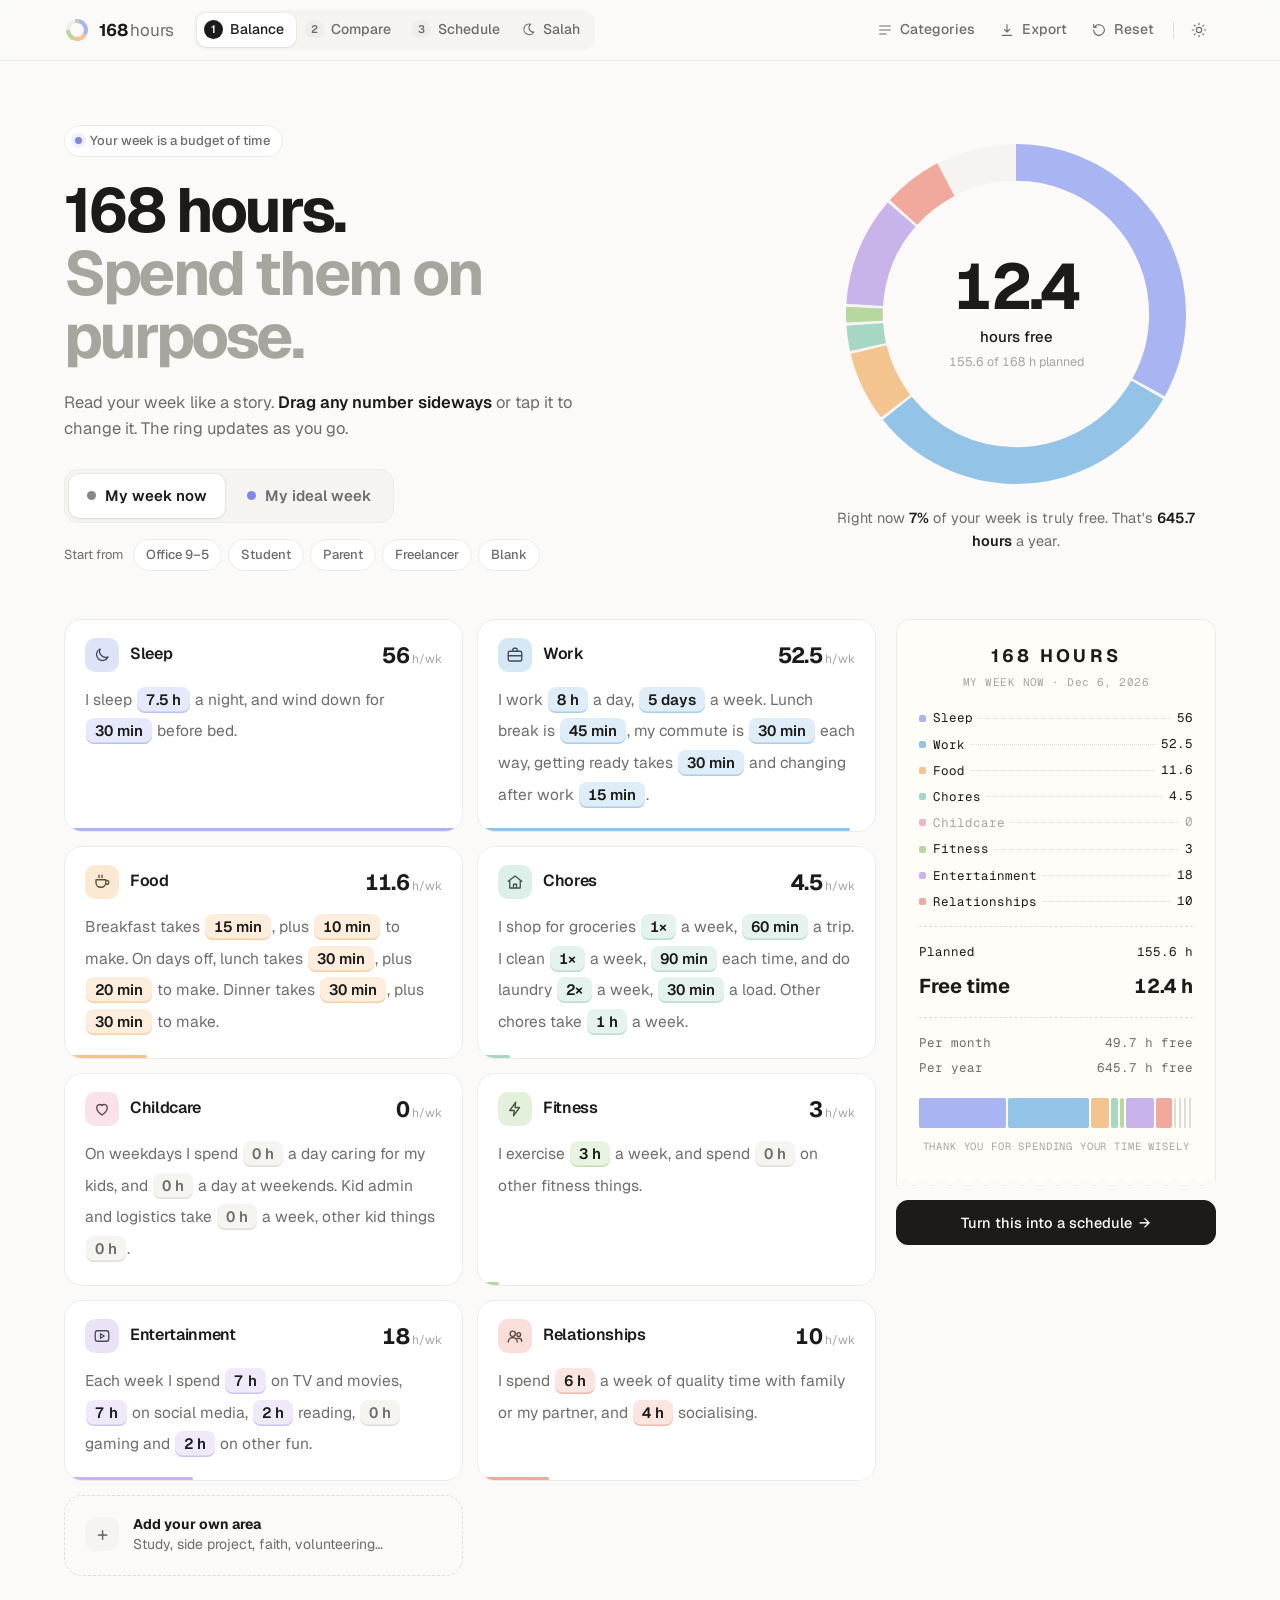
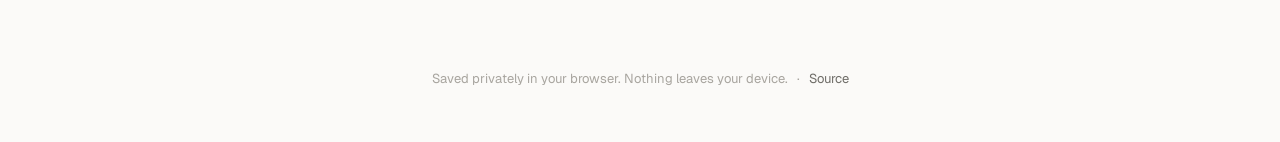
==== commit 99f6cf32: "Add Salah page for Muslims and real photos on Compare - Salah tab: on-device prayer times (5 methods" ====
--- a/index.html
+++ b/index.html
@@ -11,7 +11,7 @@
   <link rel="preconnect" href="https://fonts.googleapis.com" />
   <link rel="preconnect" href="https://fonts.gstatic.com" crossorigin />
   <link href="https://fonts.googleapis.com/css2?family=Geist:wght@400;500;600;700&family=Geist+Mono:wght@400;500&display=swap" rel="stylesheet" />
-  <link rel="stylesheet" href="styles.css?v=4" />
+  <link rel="stylesheet" href="styles.css?v=7" />
   <script>
     try {
       var s = JSON.parse(localStorage.getItem('168h-planner:v1') || '{}');
@@ -36,6 +36,7 @@
         <button class="tab" role="tab" aria-controls="view-calc" data-view="calc"><span class="step">1</span>Balance</button>
         <button class="tab" role="tab" aria-controls="view-compare" data-view="compare"><span class="step">2</span>Compare</button>
         <button class="tab" role="tab" aria-controls="view-grid" data-view="grid"><span class="step">3</span>Schedule</button>
+        <button class="tab salah-tab" role="tab" aria-controls="view-salah" data-view="salah"><svg viewBox="0 0 24 24" aria-hidden="true"><path d="M15.5 3.5A8.5 8.5 0 1 0 20.5 16 7 7 0 0 1 15.5 3.5Z"/></svg>Salah</button>
       </nav>
 
       <div class="actions">
@@ -151,6 +152,7 @@
         </div>
         <div class="lb-you" id="lb-you"></div>
         <ol class="lb-list" id="lb"></ol>
+        <details class="credits"><summary>Photo credits</summary><ul id="credits"></ul><p>Photos from Wikimedia Commons, cropped and resized. Licences as listed; CC BY-SA photos are shared under the same licence.</p></details>
         <p class="fine">Famous people’s weeks are rough estimates based on what they’ve said in interviews and on public reports. They’re here for fun and inspiration, not as facts, and they don’t imply any endorsement.</p>
       </div>
     </section>
@@ -190,6 +192,62 @@
           </div>
           <ul class="tally" id="tally"></ul>
         </aside>
+      </div>
+    </section>
+
+    <!-- ============ SALAH ============ -->
+    <section id="view-salah" class="view" role="tabpanel" hidden>
+      <div class="salah-hero">
+        <div class="intro small">
+          <p class="eyebrow"><span class="pulse gold"></span>For Muslims</p>
+          <h1>Plan your week <span class="soft">around Salah.</span></h1>
+          <p class="lede">Let the five daily prayers anchor your days. See this week’s prayer times, plan your Quran, dhikr and learning, then build a schedule where everything else fits around them.</p>
+        </div>
+        <div class="card next-prayer" id="next-prayer" aria-live="polite"></div>
+      </div>
+
+      <div class="card salah-loc">
+        <label class="fieldset"><span>City</span><select id="salah-city"></select></label>
+        <button class="btn" id="salah-locate" type="button">
+          <svg viewBox="0 0 24 24" aria-hidden="true"><circle cx="12" cy="12" r="3"/><path d="M12 2v3m0 14v3M2 12h3m14 0h3"/><circle cx="12" cy="12" r="7.5"/></svg>
+          Use my location
+        </button>
+        <label class="fieldset"><span>Calculation</span><select id="salah-method"></select></label>
+        <label class="fieldset"><span>Asr</span><select id="salah-asr"><option value="standard">Standard (Shafi‘i, Maliki, Hanbali)</option><option value="hanafi">Hanafi</option></select></label>
+      </div>
+
+      <div class="salah-grid">
+        <div class="card week-times">
+          <div class="wt-head"><h2>This week’s prayer times</h2><p class="muted" id="salah-meta"></p></div>
+          <div class="table-scroll"><table class="pt" id="prayer-week"></table></div>
+          <p class="fine"><b>J</b> = Jumu’ah on Friday. Calculated on your device using astronomical formulas. Your local mosque’s timetable may differ by a few minutes, so follow it where available.</p>
+        </div>
+
+        <div class="faith-col">
+          <div class="faith-top">
+            <h2>Your worship week</h2>
+            <div class="seg" id="faith-mode" role="radiogroup" aria-label="Which week">
+              <button data-mode="current" role="radio">Now</button>
+              <button data-mode="ideal" role="radio">Ideal</button>
+            </div>
+          </div>
+          <article class="story faith" id="faith-card"></article>
+          <p class="faith-summary" id="faith-summary"></p>
+          <label class="switch"><input type="checkbox" id="salah-sync" /><span class="track"></span><span>Count this in my 168 hours <small>(adds a “Faith &amp; prayer” area)</small></span></label>
+          <label class="switch"><input type="checkbox" id="salah-markers" /><span class="track"></span><span>Show prayer times on my schedule</span></label>
+          <div class="salah-actions">
+            <button class="btn" id="btn-muslim-week" type="button">Load an ideal Muslim week</button>
+            <button class="btn primary" id="btn-prayer-schedule" type="button">Build my prayer-centred schedule <span aria-hidden="true">→</span></button>
+          </div>
+        </div>
+      </div>
+
+      <h2 class="habits-title">Habits that make it easier</h2>
+      <div class="habits">
+        <div class="habit"><span class="h-ico">🌙</span><b>Sleep after Isha</b><p>An early night makes Fajr, and Tahajjud if you pray it, far easier. Plan your wind-down right after Isha.</p></div>
+        <div class="habit"><span class="h-ico">🌅</span><b>Anchor mornings on Fajr</b><p>Use the quiet after Fajr for Quran, dhikr or deep work, before the day gets busy.</p></div>
+        <div class="habit"><span class="h-ico">☀️</span><b>A short midday rest</b><p>A brief qaylulah nap around Dhuhr can recharge you for the afternoon.</p></div>
+        <div class="habit"><span class="h-ico">🕌</span><b>Keep Friday midday free</b><p>Block time for Jumu’ah, the khutbah and travel so nothing gets booked over it.</p></div>
       </div>
     </section>
   </main>
@@ -240,7 +298,7 @@
 
   <div class="toast" id="toast" role="status" aria-live="polite"></div>
 
-  <script src="people.js?v=4"></script>
-  <script src="app.js?v=4"></script>
+  <script src="people.js?v=7"></script>
+  <script src="app.js?v=7"></script>
 </body>
 </html>
--- a/styles.css
+++ b/styles.css
@@ -690,3 +690,135 @@
   background: var(--primary); color: var(--primary-text); border-radius: 12px; box-shadow: var(--shadow-pop); font-size: 14px;
 }
 .reload-bar button { border: 0; border-radius: 8px; padding: 6px 12px; font-weight: 600; cursor: pointer; background: var(--ide); color: #fff; }
+
+/* ==========================================================
+   Photos & credits
+   ========================================================== */
+.av img { object-position: center 30%; }
+.credits { margin: 14px 4px 0; font-size: 12px; color: var(--faint); }
+.credits summary { cursor: pointer; color: var(--muted); width: fit-content; }
+.credits ul { margin: 8px 0; padding-left: 18px; line-height: 1.7; }
+.credits a, .credit a { color: inherit; }
+.credits p { margin: 4px 0 0; }
+.credit { display: block; margin-top: 6px; font-size: 11.5px; font-style: normal; }
+
+/* ==========================================================
+   Salah
+   ========================================================== */
+:root { --gold-soft: #f6eccd; --gold-ink: #8a6a1c; }
+:root[data-theme="dark"] { --gold-soft: rgba(220, 196, 136, 0.12); --gold-ink: #e3c983; }
+@media (prefers-color-scheme: dark) { :root:not([data-theme="light"]) { --gold-soft: rgba(220, 196, 136, 0.12); --gold-ink: #e3c983; } }
+
+.tab.salah-tab svg { width: 15px; height: 15px; fill: none; stroke: currentColor; stroke-width: 1.8; stroke-linejoin: round; }
+.tab.salah-tab[aria-selected="true"] { color: var(--gold-ink); }
+.pulse.gold { background: #dcc488; box-shadow: 0 0 0 4px var(--gold-soft); }
+.linkish { border: 0; background: none; padding: 0; color: var(--text); font-weight: 600; cursor: pointer; text-decoration: underline; text-decoration-color: var(--border-strong); text-underline-offset: 3px; }
+
+.salah-hero { display: grid; grid-template-columns: minmax(0, 1fr) 360px; gap: 40px; align-items: end; padding-bottom: 28px; }
+.salah-hero .intro.small { padding-bottom: 0; }
+.next-prayer {
+  padding: 22px; position: relative; overflow: hidden;
+  background: radial-gradient(120% 90% at 100% 0%, var(--gold-soft), transparent 60%), var(--surface);
+}
+.np-label { font-size: 13px; color: var(--muted); }
+.np-name { font-size: 40px; font-weight: 700; letter-spacing: -0.04em; line-height: 1.1; margin-top: 4px; }
+.np-time { font-size: 18px; font-weight: 600; font-variant-numeric: tabular-nums; margin-top: 2px; }
+.np-time span { color: var(--gold-ink); font-weight: 500; font-size: 15px; }
+.np-day { list-style: none; margin: 18px 0 0; padding: 0; display: grid; grid-template-columns: repeat(3, 1fr); gap: 6px; }
+.np-day li { display: flex; flex-direction: column; padding: 8px 10px; border-radius: 10px; background: var(--surface-2); font-size: 12px; color: var(--muted); }
+.np-day li b { font-size: 14px; color: var(--text); font-variant-numeric: tabular-nums; font-weight: 600; }
+.np-day li.on { background: var(--gold-soft); color: var(--gold-ink); box-shadow: inset 0 0 0 1.5px #dcc488; }
+.np-day li.past { opacity: 0.5; }
+.np-day li.sr b { font-weight: 500; color: var(--muted); }
+
+.salah-loc { display: flex; flex-wrap: wrap; align-items: flex-end; gap: 12px 16px; padding: 16px 18px; margin-bottom: 16px; }
+.fieldset { display: flex; flex-direction: column; gap: 5px; font-size: 12px; color: var(--muted); font-weight: 500; flex: 1 1 180px; min-width: 0; }
+.fieldset select {
+  appearance: none; -webkit-appearance: none; width: 100%;
+  border: 1px solid var(--border-strong); border-radius: 10px; height: 38px; padding: 0 34px 0 12px;
+  background: var(--surface) url("data:image/svg+xml,%3Csvg xmlns='http://www.w3.org/2000/svg' viewBox='0 0 24 24' fill='none' stroke='%23999' stroke-width='2'%3E%3Cpath d='m6 9 6 6 6-6'/%3E%3C/svg%3E") no-repeat right 10px center / 16px;
+  font: 500 14px var(--font); color: var(--text); cursor: pointer;
+}
+.fieldset select:focus { outline: none; border-color: var(--ide); box-shadow: 0 0 0 3px var(--ring); }
+.salah-loc .btn { height: 38px; }
+
+.salah-grid { display: grid; grid-template-columns: minmax(0, 1.25fr) minmax(0, 1fr); gap: 16px; align-items: start; }
+.week-times { padding: 20px 20px 16px; }
+.wt-head h2, .faith-top h2 { font-size: 17px; }
+.wt-head p { margin: 4px 0 12px; font-size: 12.5px; }
+.table-scroll { overflow-x: auto; margin: 0 -4px; }
+table.pt { width: 100%; border-collapse: collapse; font-size: 13.5px; font-variant-numeric: tabular-nums; }
+.pt th, .pt td { padding: 9px 6px; text-align: right; white-space: nowrap; border-bottom: 1px solid var(--border); }
+.pt thead th { font-size: 12px; font-weight: 500; color: var(--faint); }
+.pt tbody th { text-align: left; font-weight: 600; }
+.pt tbody th span { color: var(--faint); font-weight: 400; margin-left: 4px; }
+.pt td.sr { color: var(--faint); }
+.pt td i { font-style: normal; font-size: 10.5px; color: var(--gold-ink); background: var(--gold-soft); padding: 1px 5px; border-radius: 5px; margin-right: 2px; }
+.pt tr.today th, .pt tr.today td { background: var(--gold-soft); }
+.pt tr.today th { border-radius: 8px 0 0 8px; }
+.pt tr.today td:last-child { border-radius: 0 8px 8px 0; }
+.pt tr:last-child th, .pt tr:last-child td { border-bottom: 0; }
+
+.faith-col { display: grid; gap: 12px; }
+.faith-top { display: flex; justify-content: space-between; align-items: center; gap: 10px; }
+.story.faith { background: radial-gradient(140% 80% at 100% 0%, var(--gold-soft), transparent 55%), var(--surface); }
+.faith-summary { margin: 0; font-size: 13.5px; color: var(--muted); }
+.faith-summary b { color: var(--text); }
+.switch { display: flex; align-items: center; gap: 11px; font-size: 14px; cursor: pointer; line-height: 1.35; }
+.switch small { color: var(--faint); }
+.switch input { position: absolute; opacity: 0; pointer-events: none; }
+.switch .track { flex: none; width: 38px; height: 22px; border-radius: 99px; background: var(--surface-3); position: relative; transition: background 0.2s; }
+.switch .track::after { content: ""; position: absolute; top: 3px; left: 3px; width: 16px; height: 16px; border-radius: 50%; background: var(--surface); box-shadow: 0 1px 3px rgba(0, 0, 0, 0.2); transition: transform 0.2s; }
+.switch input:checked + .track { background: #c9ad64; }
+.switch input:checked + .track::after { transform: translateX(16px); }
+.switch input:focus-visible + .track { outline: 2px solid var(--ide); outline-offset: 2px; }
+.salah-actions { display: flex; flex-wrap: wrap; gap: 8px; margin-top: 4px; }
+.salah-actions .btn { flex: 1 1 auto; }
+
+.habits-title { font-size: 22px; letter-spacing: -0.03em; margin: 48px 0 14px; }
+.habits { display: grid; grid-template-columns: repeat(4, minmax(0, 1fr)); gap: 12px; }
+.habit { background: var(--surface); border: 1px solid var(--border); border-radius: var(--radius); padding: 18px; }
+.habit .h-ico { font-size: 22px; display: block; margin-bottom: 10px; }
+.habit b { font-size: 15px; }
+.habit p { margin: 6px 0 0; font-size: 13.5px; color: var(--muted); line-height: 1.5; }
+
+/* Prayer markers on the schedule */
+.cell { position: relative; }
+.cell.pr::after {
+  content: ""; position: absolute; left: 0; right: 0; top: var(--pm, 0%); height: 2px;
+  background: #c9ad64; box-shadow: 0 0 0 1px var(--surface);
+}
+.cell.pr::before {
+  content: attr(data-pr); position: absolute; right: 4px; top: 0; font-size: 9.5px; font-weight: 600; color: var(--gold-ink); line-height: 20px;
+}
+.cell.pr.on::before { color: rgba(28, 27, 26, 0.6); }
+
+@media (max-width: 980px) {
+  .salah-hero, .salah-grid { grid-template-columns: minmax(0, 1fr); }
+  .habits { grid-template-columns: repeat(2, minmax(0, 1fr)); }
+}
+@media (max-width: 600px) {
+  .tab.salah-tab svg { display: none; }
+  .tab { padding: 6px 6px; font-size: 13.5px; }
+  .np-name { font-size: 34px; }
+  .salah-loc { padding: 14px; }
+  .salah-loc .btn { width: 100%; }
+  .habits { grid-template-columns: minmax(0, 1fr); }
+  .cell.pr::before { display: none; }
+  .salah-actions .btn { width: 100%; }
+}
+.pt td i { font-size: 10px; padding: 1px 4px; }
+.pt-legend { font-size: 12px; }
+@media (max-width: 600px) {
+  .pt .sr { display: none; }
+  .pt .ap { display: none; }
+  .pt th, .pt td { padding: 9px 3px; font-size: 13px; }
+  .pt tbody th span { display: none; }
+  .week-times { padding: 16px 12px 12px; }
+}
+/* Prayer markers: a small gold tick + label instead of a line through the block */
+.cell.pr { padding-right: 44px; }
+.cell.pr::after { right: auto; width: 7px; height: 7px; border-radius: 50%; left: 3px; top: calc(var(--pm, 0%) - 3px); top: clamp(2px, calc(var(--pm, 0%) - 3px), 11px); background: #c9ad64; box-shadow: 0 0 0 1.5px var(--surface); }
+.cell.pr.on { padding-left: 14px; }
+.cell.pr::before { font-size: 9px; letter-spacing: 0.02em; }
+@media (max-width: 600px) { .cell.pr { padding: 0; } .cell.pr.on { padding: 0; } }
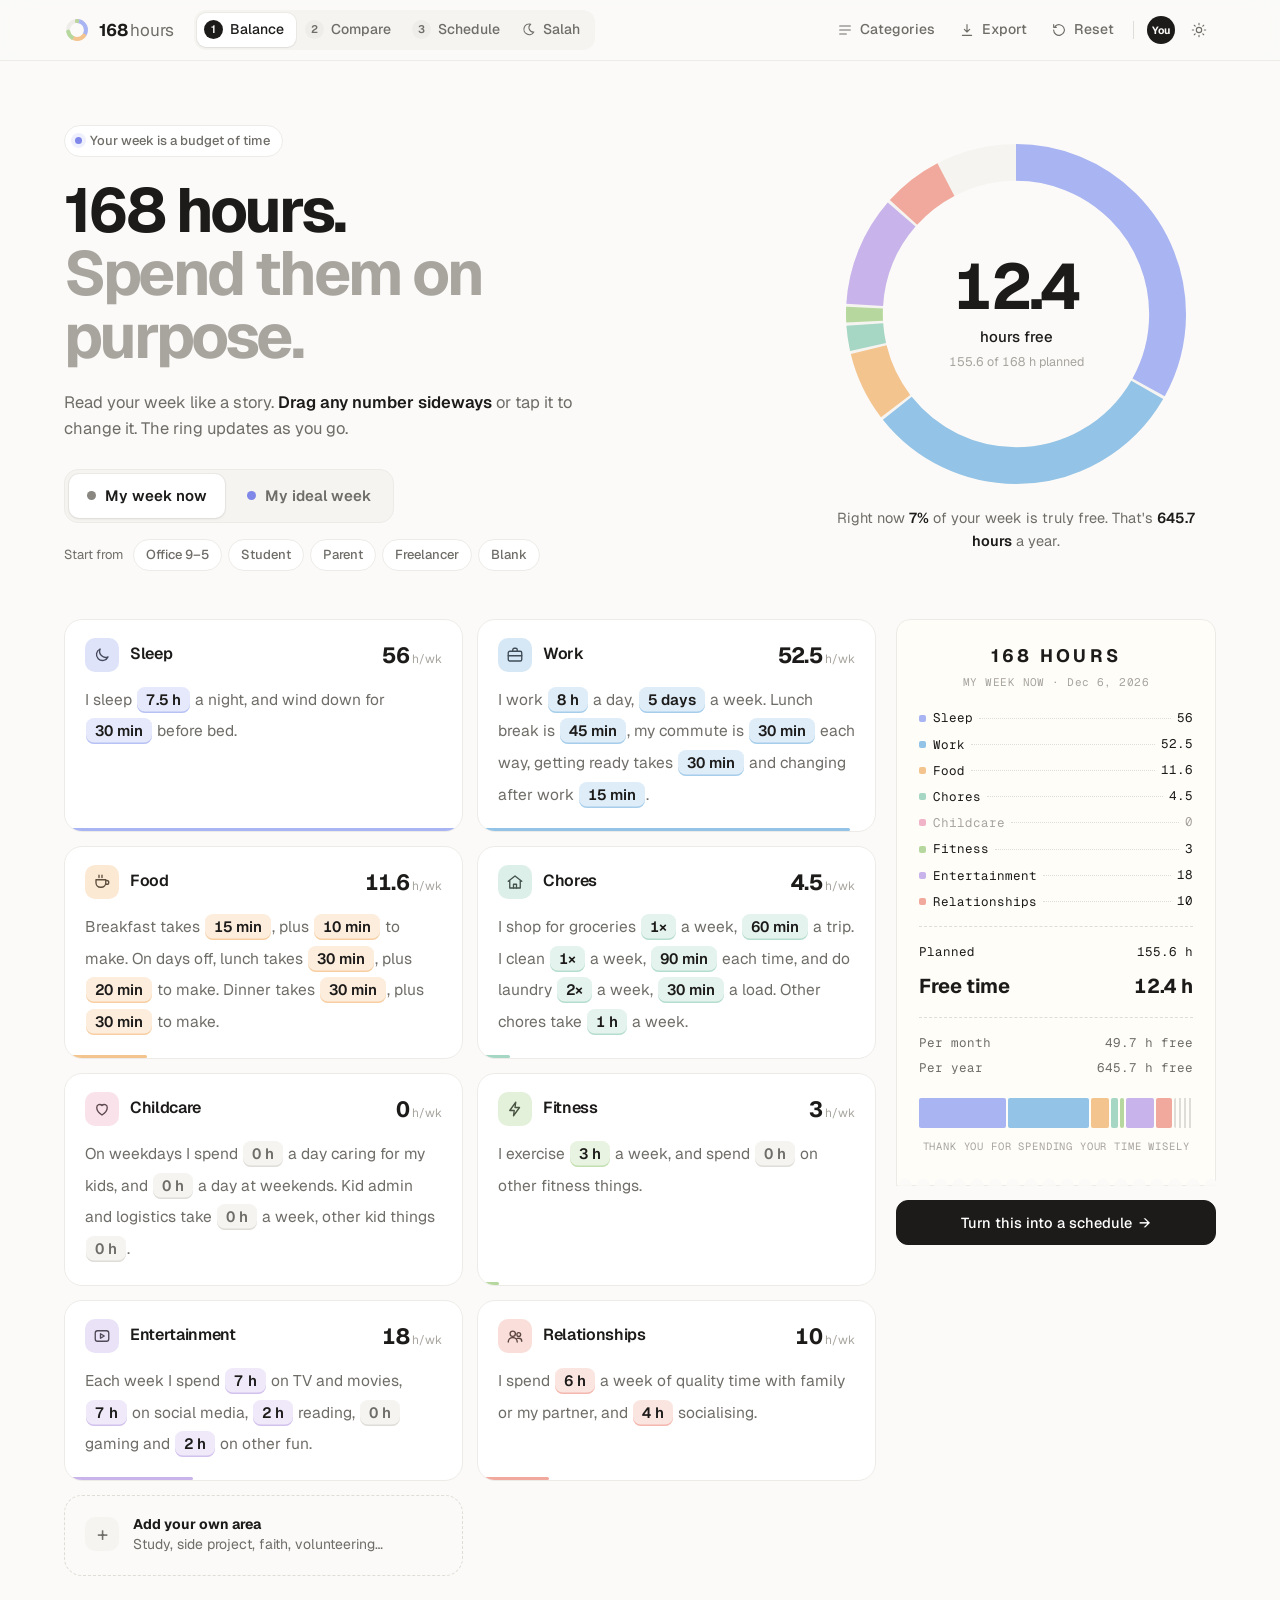
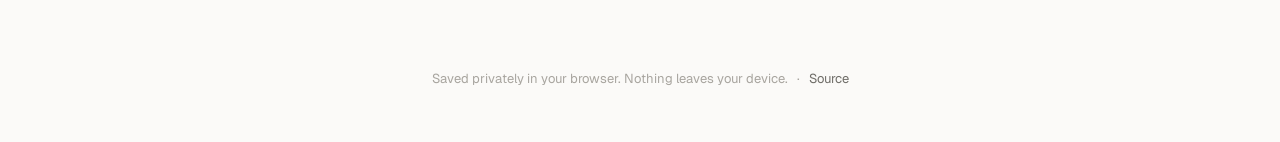
==== commit 3ee8a227: "Add local profile: name and photo Avatar button in the top bar opens a profile dialog. Photos are ce" ====
--- a/index.html
+++ b/index.html
@@ -11,7 +11,7 @@
   <link rel="preconnect" href="https://fonts.googleapis.com" />
   <link rel="preconnect" href="https://fonts.gstatic.com" crossorigin />
   <link href="https://fonts.googleapis.com/css2?family=Geist:wght@400;500;600;700&family=Geist+Mono:wght@400;500&display=swap" rel="stylesheet" />
-  <link rel="stylesheet" href="styles.css?v=7" />
+  <link rel="stylesheet" href="styles.css?v=8" />
   <script>
     try {
       var s = JSON.parse(localStorage.getItem('168h-planner:v1') || '{}');
@@ -61,6 +61,7 @@
           <span class="lbl">Reset</span>
         </button>
         <span class="divider" aria-hidden="true"></span>
+        <button class="profile-btn" id="btn-profile" type="button" title="Your profile" aria-label="Your profile"></button>
         <button class="btn icon" id="btn-theme" title="Toggle theme" aria-label="Toggle dark or light mode">
           <svg class="i-sun" viewBox="0 0 24 24" aria-hidden="true"><circle cx="12" cy="12" r="4"/><path d="M12 2v2m0 16v2M4.9 4.9l1.4 1.4m11.4 11.4 1.4 1.4M2 12h2m16 0h2M4.9 19.1l1.4-1.4M17.7 6.3l1.4-1.4"/></svg>
           <svg class="i-moon" viewBox="0 0 24 24" aria-hidden="true"><path d="M20 14.5A8 8 0 0 1 9.5 4a8 8 0 1 0 10.5 10.5Z"/></svg>
@@ -75,7 +76,7 @@
     <section id="view-calc" class="view" role="tabpanel">
       <div class="hero">
         <div class="intro">
-          <p class="eyebrow"><span class="pulse"></span>Your week is a budget of time</p>
+          <p class="eyebrow"><span class="pulse"></span><span id="hello">Your week is a budget of time</span></p>
           <h1>168 hours.<br /><span class="soft">Spend them on purpose.</span></h1>
           <p class="lede">Read your week like a story. <b>Drag any number sideways</b> or tap it to change it. The ring updates as you go.</p>
 
@@ -273,6 +274,35 @@
       <ul class="cat-list" id="cat-list"></ul>
       <div class="dlg-actions">
         <button type="button" class="btn" id="btn-add-cat">Add category</button>
+        <button class="btn primary" value="close">Done</button>
+      </div>
+    </form>
+  </dialog>
+
+  <!-- Profile dialog -->
+  <dialog id="dlg-profile" class="dlg">
+    <form method="dialog" class="dlg-body" id="profile-form">
+      <header class="dlg-head">
+        <h2>Your profile</h2>
+        <button class="btn icon" value="cancel" aria-label="Close"><svg viewBox="0 0 24 24" aria-hidden="true"><path d="M6 6l12 12M18 6 6 18"/></svg></button>
+      </header>
+      <div class="pf">
+        <label class="pf-photo" id="pf-drop" title="Choose a photo">
+          <span class="pf-av" id="pf-av"></span>
+          <span class="pf-cam" aria-hidden="true"><svg viewBox="0 0 24 24"><path d="M4 8h3l2-3h6l2 3h3v11H4z"/><circle cx="12" cy="13" r="3.5"/></svg></span>
+          <input type="file" id="pf-file" accept="image/*" hidden />
+        </label>
+        <div class="pf-actions">
+          <button type="button" class="btn small" id="pf-upload">Upload photo</button>
+          <button type="button" class="btn small ghost" id="pf-remove">Remove</button>
+        </div>
+      </div>
+      <label class="pf-field"><span>Your name</span><input type="text" id="pf-name" maxlength="40" autocomplete="given-name" placeholder="Your first name" /></label>
+      <p class="muted pf-note">
+        <svg viewBox="0 0 24 24" aria-hidden="true"><rect x="5" y="11" width="14" height="9" rx="2"/><path d="M8 11V8a4 4 0 0 1 8 0v3"/></svg>
+        Saved only in this browser. Your photo is resized on your device and never uploaded anywhere.
+      </p>
+      <div class="dlg-actions">
         <button class="btn primary" value="close">Done</button>
       </div>
     </form>
@@ -298,7 +328,7 @@
 
   <div class="toast" id="toast" role="status" aria-live="polite"></div>
 
-  <script src="people.js?v=7"></script>
-  <script src="app.js?v=7"></script>
+  <script src="people.js?v=8"></script>
+  <script src="app.js?v=8"></script>
 </body>
 </html>
--- a/styles.css
+++ b/styles.css
@@ -822,3 +822,36 @@
 .cell.pr.on { padding-left: 14px; }
 .cell.pr::before { font-size: 9px; letter-spacing: 0.02em; }
 @media (max-width: 600px) { .cell.pr { padding: 0; } .cell.pr.on { padding: 0; } }
+
+/* ==========================================================
+   Profile
+   ========================================================== */
+.profile-btn {
+  border: 0; background: none; padding: 3px; margin: 0 2px; border-radius: 50%; cursor: pointer;
+  display: grid; place-items: center; transition: box-shadow 0.15s;
+}
+.profile-btn:hover { box-shadow: 0 0 0 2px var(--border-strong); }
+.av.tiny { width: 28px; height: 28px; font-size: 10.5px; }
+.av.you.photo { background: var(--surface-2); }
+.av.you img { width: 100%; height: 100%; object-fit: cover; }
+.av.big { width: 96px; height: 96px; font-size: 28px; }
+
+.pf { display: flex; align-items: center; gap: 18px; margin: 10px 0 18px; }
+.pf-photo { position: relative; cursor: pointer; border-radius: 50%; flex: none; }
+.pf-photo .av.big { box-shadow: 0 0 0 4px var(--surface), 0 0 0 5px var(--border); transition: box-shadow 0.15s, opacity 0.15s; }
+.pf-photo:hover .av.big, .pf-photo.drag .av.big { box-shadow: 0 0 0 4px var(--surface), 0 0 0 6px var(--ide); }
+.pf-photo.drag .av.big { opacity: 0.7; }
+.pf-cam {
+  position: absolute; right: -2px; bottom: -2px; width: 32px; height: 32px; border-radius: 50%;
+  display: grid; place-items: center; background: var(--text); color: var(--bg); box-shadow: 0 0 0 3px var(--surface);
+}
+.pf-cam svg { width: 16px; height: 16px; fill: none; stroke: currentColor; stroke-width: 1.8; stroke-linejoin: round; }
+.pf-actions { display: flex; flex-direction: column; align-items: flex-start; gap: 6px; }
+.pf-field { display: flex; flex-direction: column; gap: 6px; font-size: 13px; color: var(--muted); font-weight: 500; }
+.pf-field input {
+  height: 42px; border: 1px solid var(--border-strong); border-radius: 10px; padding: 0 12px;
+  background: var(--surface); font-size: 16px; color: var(--text); outline: none;
+}
+.pf-field input:focus { border-color: var(--ide); box-shadow: 0 0 0 3px var(--ring); }
+.pf-note { display: flex; gap: 8px; align-items: flex-start; font-size: 12.5px !important; margin: 14px 0 0 !important; }
+.pf-note svg { width: 15px; height: 15px; flex: none; margin-top: 2px; fill: none; stroke: currentColor; stroke-width: 1.8; }
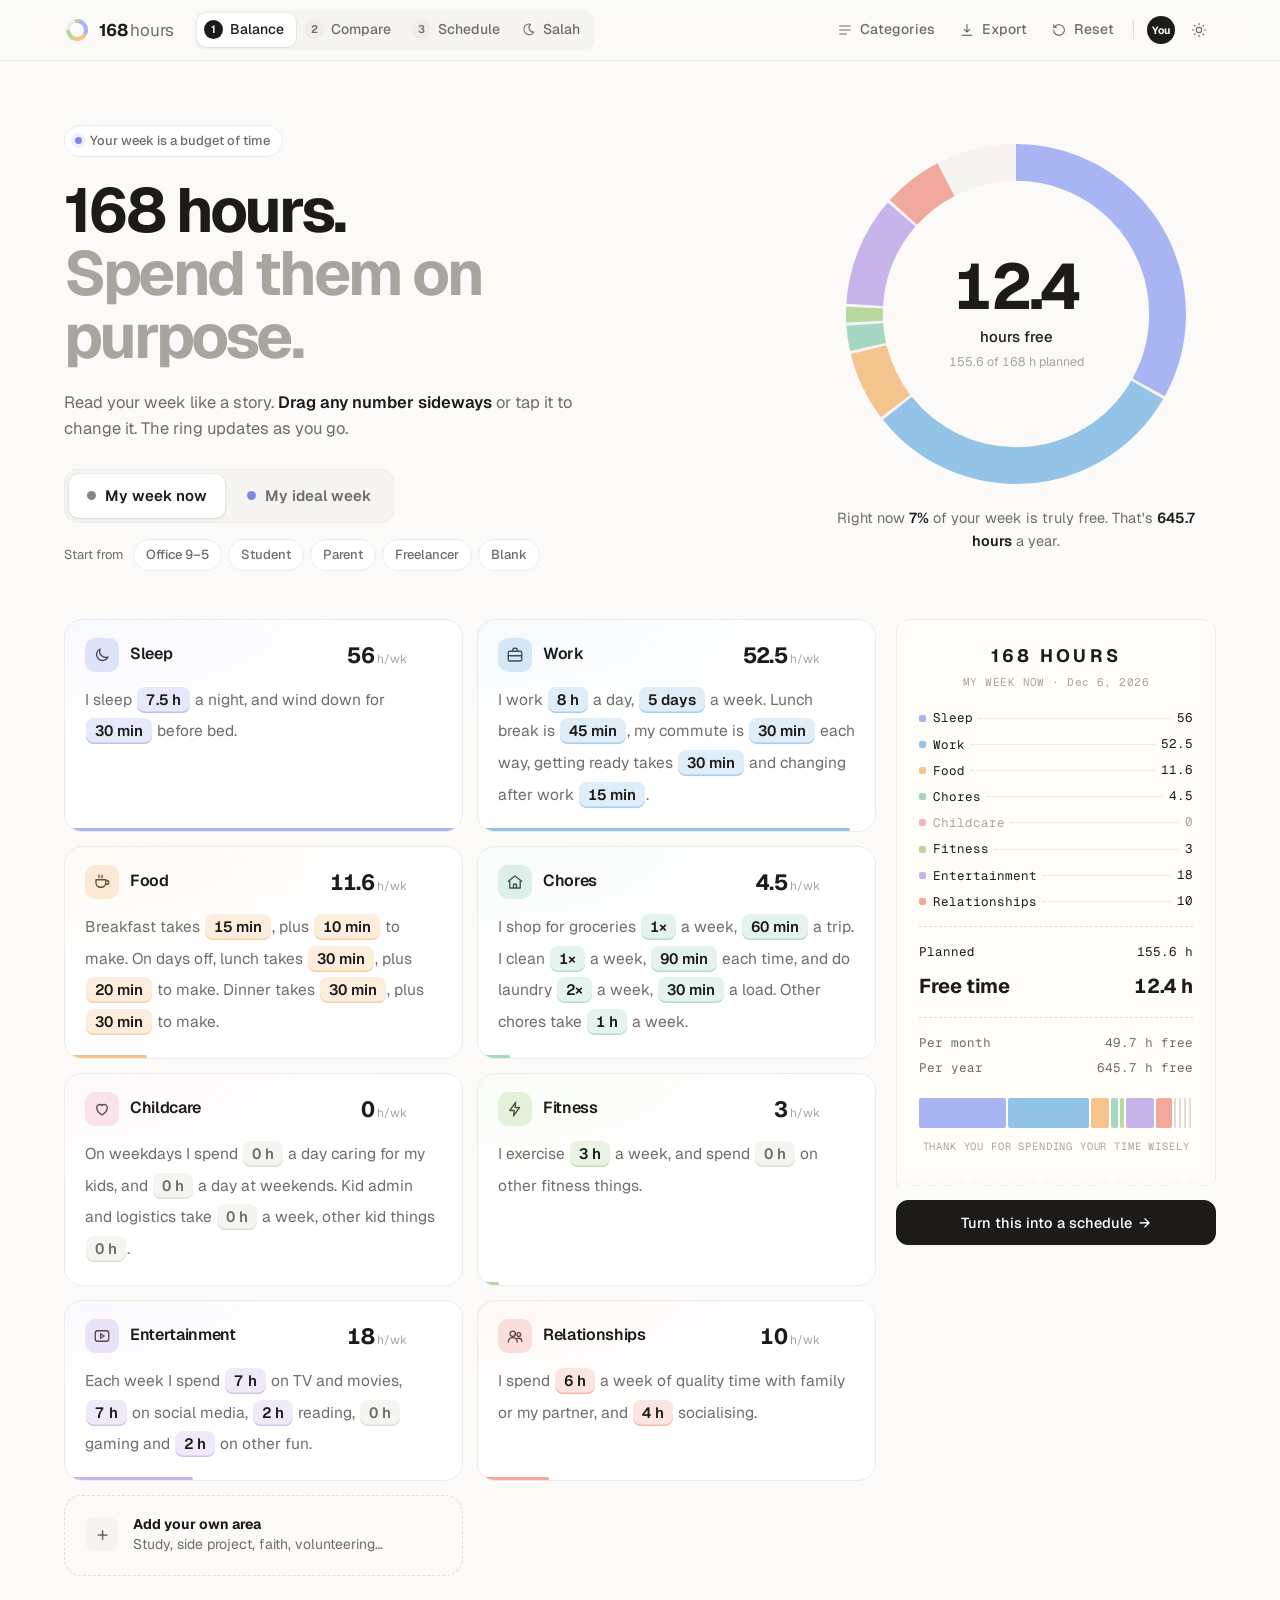
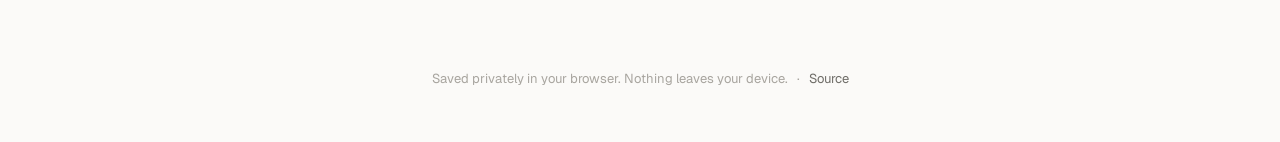
==== commit 67d8da97: "Let users remove any area; soften card colours in dark mode - × on every card: built-in areas are hi" ====
--- a/index.html
+++ b/index.html
@@ -11,7 +11,7 @@
   <link rel="preconnect" href="https://fonts.googleapis.com" />
   <link rel="preconnect" href="https://fonts.gstatic.com" crossorigin />
   <link href="https://fonts.googleapis.com/css2?family=Geist:wght@400;500;600;700&family=Geist+Mono:wght@400;500&display=swap" rel="stylesheet" />
-  <link rel="stylesheet" href="styles.css?v=8" />
+  <link rel="stylesheet" href="styles.css?v=10" />
   <script>
     try {
       var s = JSON.parse(localStorage.getItem('168h-planner:v1') || '{}');
@@ -328,7 +328,7 @@
 
   <div class="toast" id="toast" role="status" aria-live="polite"></div>
 
-  <script src="people.js?v=8"></script>
-  <script src="app.js?v=8"></script>
+  <script src="people.js?v=10"></script>
+  <script src="app.js?v=10"></script>
 </body>
 </html>
--- a/styles.css
+++ b/styles.css
@@ -855,3 +855,68 @@
 .pf-field input:focus { border-color: var(--ide); box-shadow: 0 0 0 3px var(--ring); }
 .pf-note { display: flex; gap: 8px; align-items: flex-start; font-size: 12.5px !important; margin: 14px 0 0 !important; }
 .pf-note svg { width: 15px; height: 15px; flex: none; margin-top: 2px; fill: none; stroke: currentColor; stroke-width: 1.8; }
+
+/* ==========================================================
+   Remove / restore areas
+   ========================================================== */
+.story-head { position: relative; }
+.story-del {
+  width: 28px; height: 28px; margin-left: 2px; margin-right: -6px; flex: none;
+  display: grid; place-items: center; border: 0; border-radius: 8px; background: none; color: var(--faint);
+  cursor: pointer; opacity: 0; transition: opacity 0.15s, background 0.15s, color 0.15s;
+}
+.story-del svg { width: 15px; height: 15px; fill: none; stroke: currentColor; stroke-width: 2; stroke-linecap: round; }
+.story:hover .story-del, .story:focus-within .story-del, .story-del:focus-visible { opacity: 1; }
+.story-del:hover { background: var(--surface-2); color: var(--danger); }
+@media (hover: none) { .story-del { opacity: 0.7; } }
+
+.hidden-areas { grid-column: 1 / -1; display: flex; flex-wrap: wrap; align-items: center; gap: 6px; font-size: 13px; padding: 4px 2px; }
+.hidden-areas .muted { margin-right: 4px; }
+.hidden-areas button {
+  display: inline-flex; align-items: center; gap: 7px; border: 1px dashed var(--border-strong); background: none;
+  border-radius: 999px; padding: 4px 8px 4px 9px; font-size: 13px; color: var(--muted); cursor: pointer;
+}
+.hidden-areas button:hover { color: var(--text); border-style: solid; }
+.hidden-areas .sw { width: 9px; height: 9px; border-radius: 3px; background: var(--c); opacity: 0.6; }
+.hidden-areas b { font-weight: 600; color: var(--faint); }
+.cat-list li.is-hidden input { opacity: 0.45; }
+.cat-list .vis { justify-self: center; }
+
+/* ==========================================================
+   Soft, cloudy colour on cards (both themes; gentler in dark)
+   ========================================================== */
+:root { --tint-chip: 30%; --tint-chip-hover: 46%; --tint-icon: 38%; --tint-haze: 9%; --chip-ink: var(--text); --chip-line: 75%; }
+:root[data-theme="dark"] { --tint-chip: 13%; --tint-chip-hover: 22%; --tint-icon: 15%; --tint-haze: 7%; --chip-line: 35%; }
+@media (prefers-color-scheme: dark) {
+  :root:not([data-theme="light"]) { --tint-chip: 13%; --tint-chip-hover: 22%; --tint-icon: 15%; --tint-haze: 7%; --chip-line: 35%; }
+}
+.story {
+  background:
+    radial-gradient(130% 90% at 0% 0%, color-mix(in srgb, var(--c) var(--tint-haze), transparent), transparent 62%),
+    var(--surface);
+}
+.story.add { background: transparent; }
+.num {
+  background: color-mix(in srgb, var(--c) var(--tint-chip), var(--surface));
+  box-shadow: inset 0 -1.5px 0 color-mix(in srgb, var(--c) var(--chip-line), transparent);
+}
+.num:hover { background: color-mix(in srgb, var(--c) var(--tint-chip-hover), var(--surface)); }
+.num.scrubbing, .num.editing { background: color-mix(in srgb, var(--c) calc(var(--tint-chip-hover) + 12%), var(--surface)); }
+.story-icon {
+  background: color-mix(in srgb, var(--c) var(--tint-icon), var(--surface));
+  color: color-mix(in srgb, var(--c) 30%, var(--text));
+}
+/* Dark: tinted text instead of heavy blocks */
+:root[data-theme="dark"] .num { color: color-mix(in srgb, var(--c) 55%, #fff); }
+:root[data-theme="dark"] .num.zero { color: var(--faint); }
+:root[data-theme="dark"] .story-icon { color: color-mix(in srgb, var(--c) 75%, #fff); }
+:root[data-theme="dark"] .story-bar span { opacity: 0.55; }
+:root[data-theme="dark"] .story:focus-within { border-color: color-mix(in srgb, var(--c) 35%, var(--border)); }
+@media (prefers-color-scheme: dark) {
+  :root:not([data-theme="light"]) .num { color: color-mix(in srgb, var(--c) 55%, #fff); }
+  :root:not([data-theme="light"]) .num.zero { color: var(--faint); }
+  :root:not([data-theme="light"]) .story-icon { color: color-mix(in srgb, var(--c) 75%, #fff); }
+  :root:not([data-theme="light"]) .story-bar span { opacity: 0.55; }
+  :root:not([data-theme="light"]) .story:focus-within { border-color: color-mix(in srgb, var(--c) 35%, var(--border)); }
+}
+.story.faith { background: radial-gradient(140% 80% at 100% 0%, var(--gold-soft), transparent 55%), var(--surface); }
